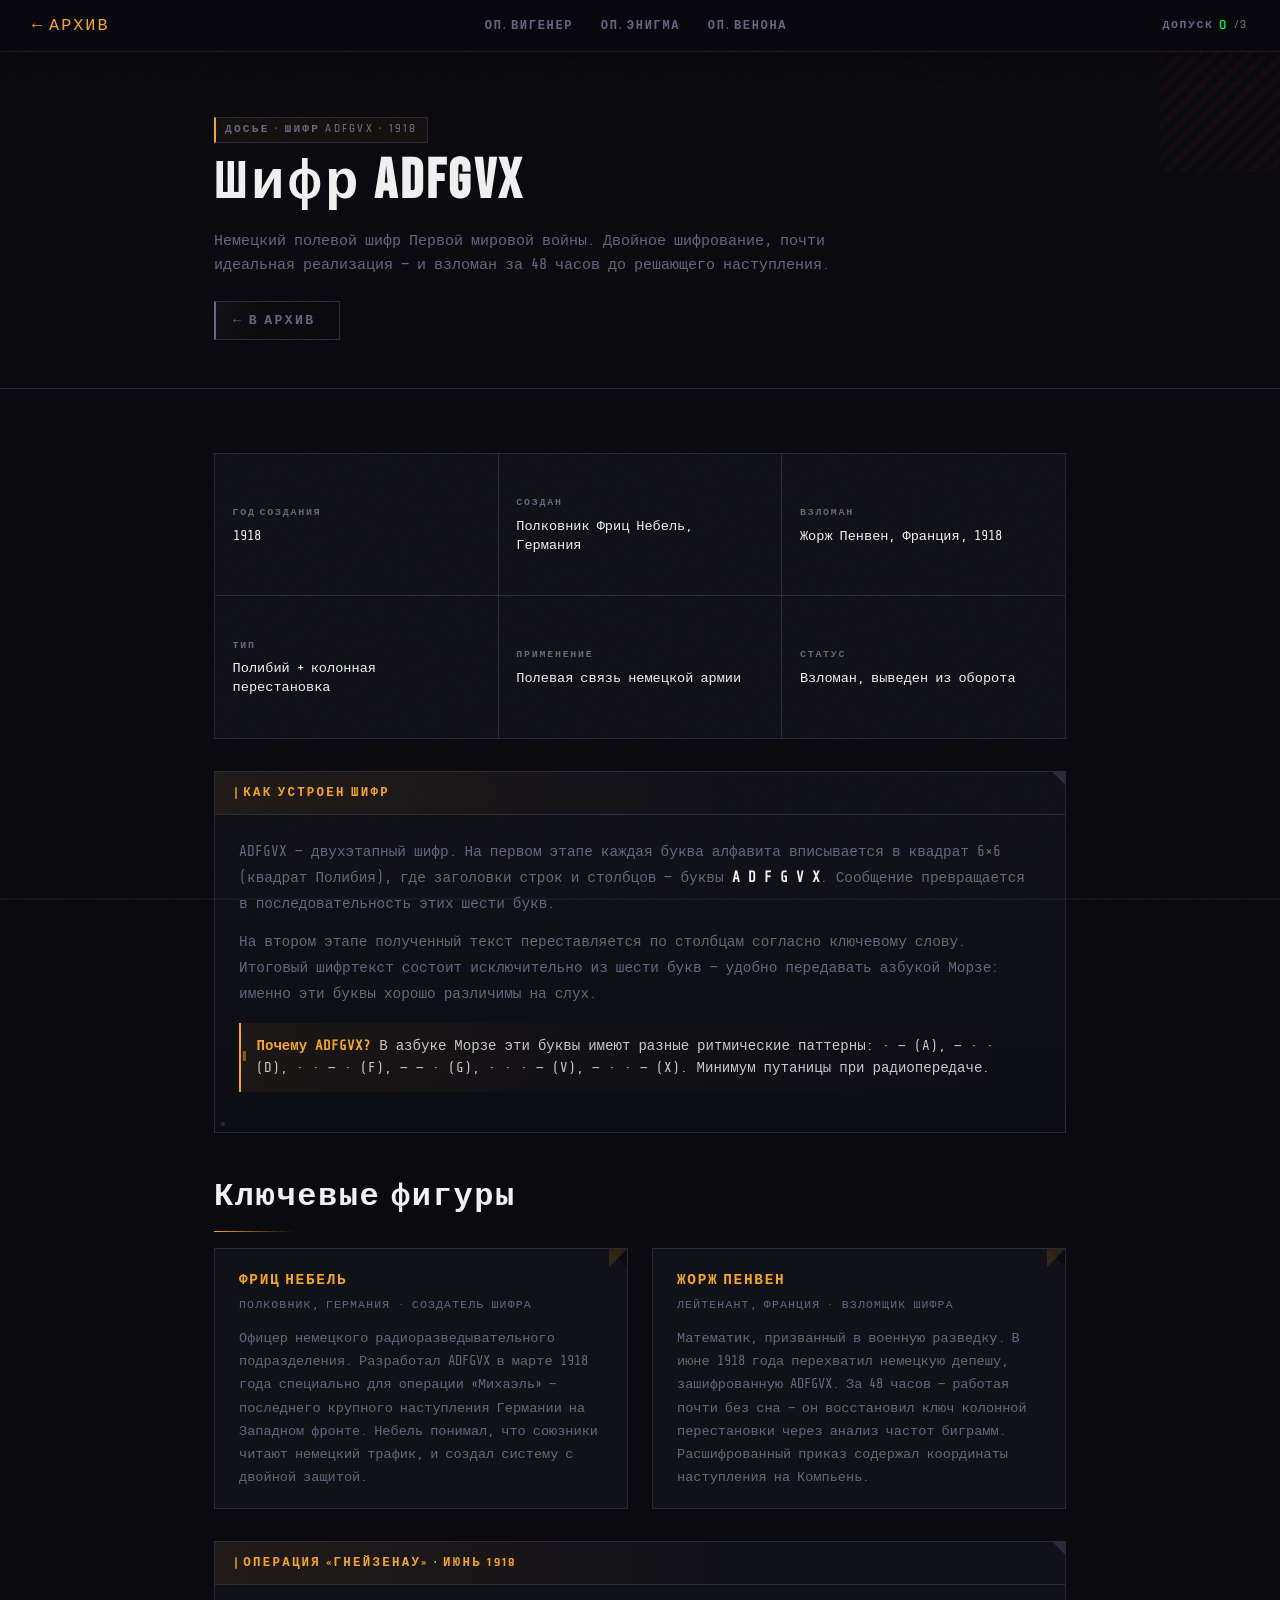
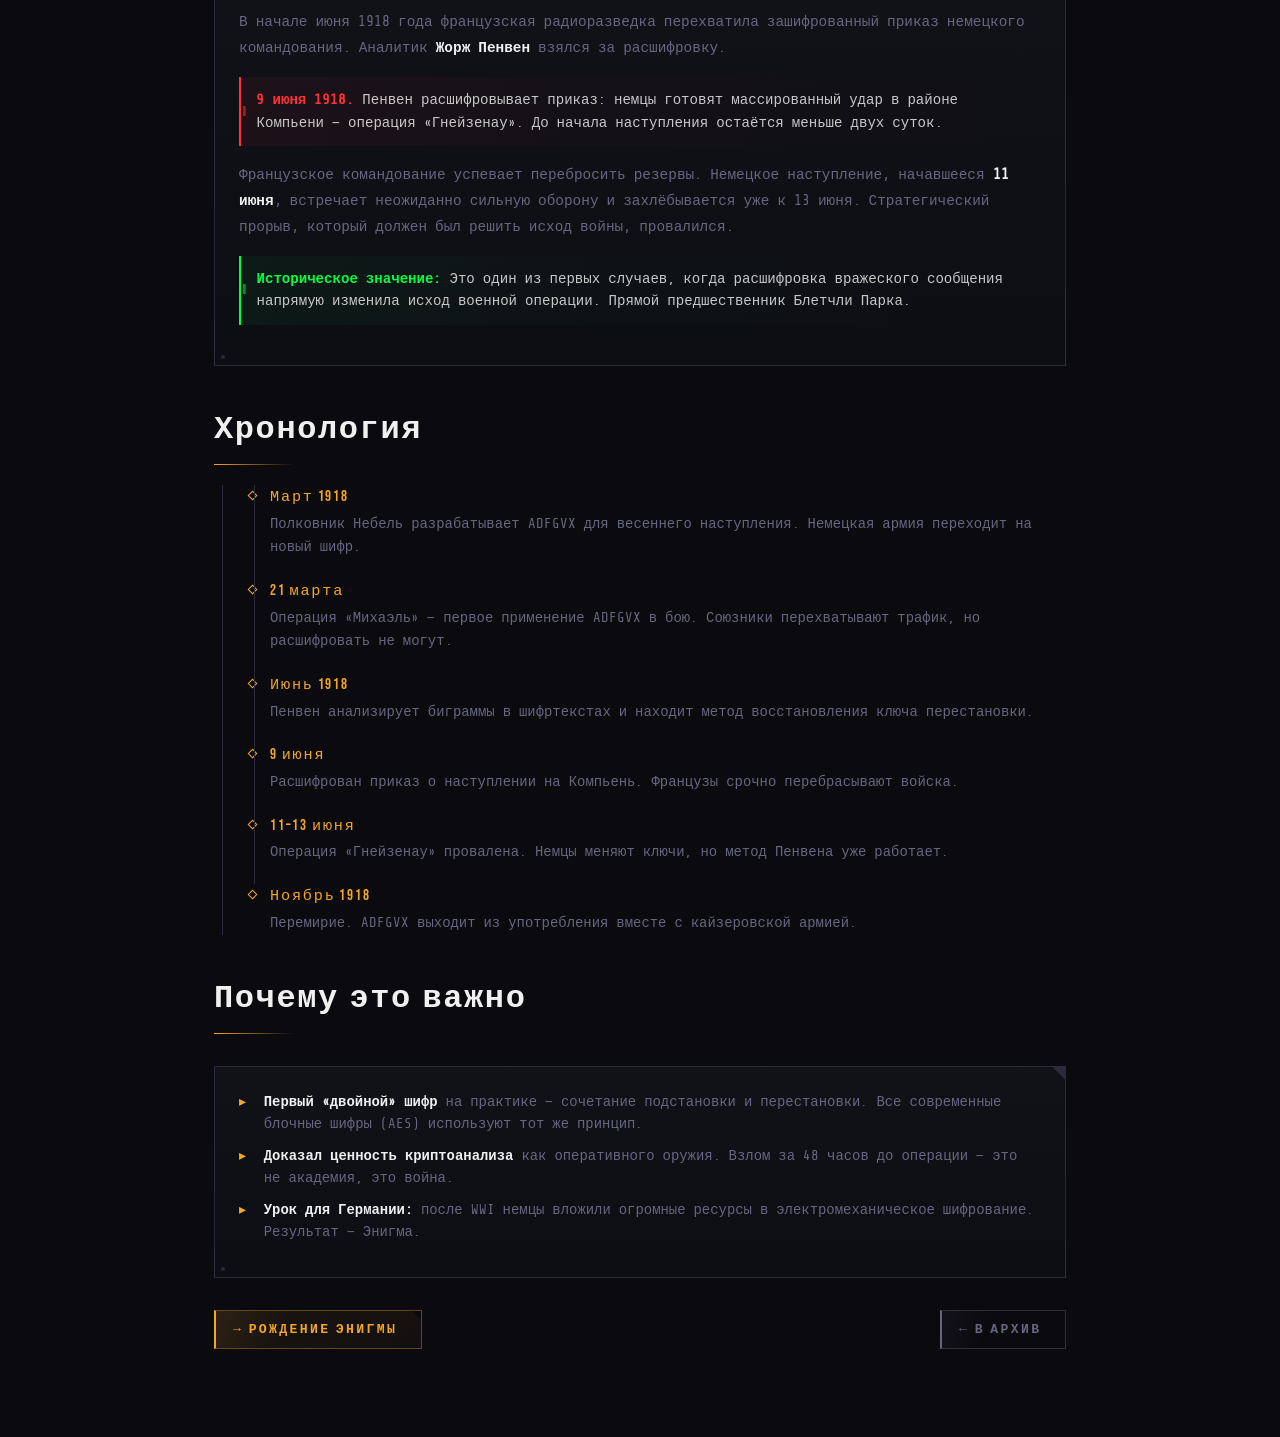
==== cipher.html @ 33b5feb4 "Add cipher detail pages and fix timeline interaction - Add cipher.html: dedicated dossier pages for " ====
<!DOCTYPE html>
<html lang="ru">
<head>
  <meta charset="UTF-8">
  <meta name="viewport" content="width=device-width, initial-scale=1.0">
  <title>Досье — Секретный Архив</title>
  <link rel="stylesheet" href="css/base.css">
  <link rel="stylesheet" href="css/layout.css">
  <link rel="stylesheet" href="css/animations.css">
  <link rel="stylesheet" href="css/design.css">
</head>
<body>

<nav class="nav">
  <a href="index.html" class="nav-logo">← АРХИВ</a>
  <ul class="nav-links">
    <li><a href="vigenere.html">ОП. ВИГЕНЕР</a></li>
    <li><a href="enigma.html">ОП. ЭНИГМА</a></li>
    <li><a href="venona.html">ОП. ВЕНОНА</a></li>
  </ul>
  <div class="nav-clearance">ДОПУСК <span class="level" id="clearanceLevel">0</span>/3</div>
  <button class="nav-burger" id="navBurger" aria-label="Меню">
    <span></span><span></span><span></span>
  </button>
</nav>

<div class="page" id="pageRoot">

  <!-- Hero -->
  <section class="section-hero" id="heroSection">
    <div class="container">
      <div class="op-tag" id="heroTag">ДОСЬЕ</div>
      <h1 id="heroTitle">...</h1>
      <p class="mt-2" style="max-width:620px; color:var(--text-dim)" id="heroSub"></p>
      <div id="heroNav" style="margin-top:1.5rem; display:flex; gap:0.75rem; flex-wrap:wrap"></div>
    </div>
  </section>

  <div class="section-content">
    <div class="container">

      <div id="cipherContent"></div>

      <!-- Bottom nav -->
      <div id="bottomNav" style="display:flex; gap:0.75rem; flex-wrap:wrap; padding-bottom:3rem; margin-top:2rem"></div>

    </div>
  </div>
</div>

<div class="clearance-bar"><div class="clearance-fill" id="clearanceFill" style="width:0%"></div></div>

<style>
.amber { color: var(--amber); }
.green { color: var(--green); }
.red   { color: var(--red); }
.dim   { color: var(--text-dim); }

.fact-grid {
  display: grid;
  grid-template-columns: repeat(3, 1fr);
  gap: 1px;
  background: var(--border);
  border: 1px solid var(--border);
  margin: 1.5rem 0;
}
.fact-cell {
  background: var(--bg-card);
  padding: 1rem 1.1rem;
  aspect-ratio: 2 / 1;
  display: flex;
  flex-direction: column;
  justify-content: center;
  overflow: hidden;
}
.fact-label {
  font-family: var(--btn-font);
  font-size: 0.62rem;
  font-weight: 700;
  letter-spacing: 0.18em;
  text-transform: uppercase;
  color: var(--text-dim);
  margin-bottom: 0.3rem;
  white-space: nowrap;
  overflow: hidden;
  text-overflow: ellipsis;
}
.fact-value {
  font-size: 0.85rem;
  color: var(--white);
  line-height: 1.4;
  display: -webkit-box;
  -webkit-line-clamp: 2;
  -webkit-box-orient: vertical;
  overflow: hidden;
}

.person-card {
  position: relative;
  background: var(--bg-card);
  border: 1px solid var(--border);
  padding: 1.25rem 1.5rem;
}
.person-card::before {
  content: '';
  position: absolute;
  top: 0; right: 0;
  width: 0; height: 0;
  border-style: solid;
  border-width: 0 18px 18px 0;
  border-color: transparent var(--bg) transparent transparent;
}
.person-card::after {
  content: '';
  position: absolute;
  top: 0; right: 0;
  width: 0; height: 0;
  border-style: solid;
  border-width: 18px 18px 0 0;
  border-color: rgba(245,166,35,0.15) transparent transparent transparent;
}
.person-name {
  font-family: var(--btn-font);
  font-size: 0.9rem;
  font-weight: 700;
  letter-spacing: 0.12em;
  text-transform: uppercase;
  color: var(--amber);
  margin-bottom: 0.25rem;
}
.person-role {
  font-size: 0.72rem;
  color: var(--text-dim);
  letter-spacing: 0.1em;
  text-transform: uppercase;
  margin-bottom: 0.75rem;
}
.person-bio {
  font-size: 0.85rem;
  color: var(--text-dim);
  line-height: 1.7;
}

.quote-block {
  border-left: 3px solid var(--amber);
  background: rgba(245,166,35,0.03);
  padding: 1.2rem 1.5rem;
  margin: 1.5rem 0;
}
.quote-text {
  font-family: var(--font-title);
  font-size: 1rem;
  color: var(--white);
  font-style: italic;
  line-height: 1.7;
}
.quote-author {
  font-size: 0.75rem;
  color: var(--text-dim);
  margin-top: 0.6rem;
  letter-spacing: 0.08em;
}

.tl-entry {
  position: relative;
  margin-bottom: 1.25rem;
  padding-left: 1.5rem;
}
.tl-spine {
  position: absolute;
  left: 0.5rem;
  top: 0;
  bottom: -1.25rem;
  width: 1px;
  background: var(--border);
}
.tl-entry:last-child .tl-spine { display: none; }
.tl-entry::before {
  content: '';
  position: absolute;
  left: 0.18rem;
  top: 0.45em;
  width: 7px;
  height: 7px;
  border: 1px solid var(--amber);
  background: var(--bg);
  transform: rotate(45deg);
}
.tl-year-inline {
  font-family: 'Bebas Neue', var(--font-title);
  font-size: 0.95rem;
  color: var(--amber);
  letter-spacing: 0.12em;
  margin-bottom: 0.15rem;
}
.tl-text {
  font-size: 0.87rem;
  color: var(--text-dim);
  line-height: 1.7;
}

.impact-row {
  display: flex;
  gap: 0.5rem;
  align-items: flex-start;
  margin-bottom: 0.6rem;
  font-size: 0.87rem;
  color: var(--text-dim);
  line-height: 1.6;
}
.impact-icon { flex-shrink: 0; color: var(--amber); width: 1.2em; }
</style>

<script>
// ── Cipher database ──────────────────────────────────────────────
const CIPHERS = {

  adfgvx: {
    tag: 'ДОСЬЕ · ШИФР ADFGVX · 1918',
    title: 'Шифр ADFGVX',
    sub: 'Немецкий полевой шифр Первой мировой войны. Двойное шифрование, почти идеальная реализация — и взломан за 48 часов до решающего наступления.',
    op: null,
    prevId: null,
    nextId: 'enigma_patent',
    facts: [
      { label: 'Год создания',   value: '1918' },
      { label: 'Создан',         value: 'Полковник Фриц Небель, Германия' },
      { label: 'Взломан',        value: 'Жорж Пенвен, Франция, 1918' },
      { label: 'Тип',            value: 'Полибий + колонная перестановка' },
      { label: 'Применение',     value: 'Полевая связь немецкой армии' },
      { label: 'Статус',         value: 'Взломан, выведен из оборота' },
    ],
    sections: [
      {
        type: 'panel',
        title: 'Как устроен шифр',
        body: `
          <p style="color:var(--text-dim);font-size:0.9rem;line-height:1.8">
            ADFGVX — двухэтапный шифр. На первом этапе каждая буква алфавита вписывается
            в квадрат 6×6 (квадрат Полибия), где заголовки строк и столбцов — буквы
            <strong style="color:var(--white)">A D F G V X</strong>.
            Сообщение превращается в последовательность этих шести букв.
          </p>
          <p style="color:var(--text-dim);font-size:0.9rem;line-height:1.8;margin-top:0.75rem">
            На втором этапе полученный текст переставляется по столбцам согласно
            ключевому слову. Итоговый шифртекст состоит исключительно из шести букв —
            удобно передавать азбукой Морзе: именно эти буквы хорошо различимы на слух.
          </p>
          <div class="callout mt-2">
            <strong class="amber">Почему ADFGVX?</strong> В азбуке Морзе эти буквы имеют
            разные ритмические паттерны: · — (A), — · · (D), · · — · (F), — — · (G),
            · · · — (V), — · · — (X). Минимум путаницы при радиопередаче.
          </div>
        `
      },
      {
        type: 'persons',
        title: 'Ключевые фигуры',
        persons: [
          {
            name: 'Фриц Небель',
            role: 'Полковник, Германия · Создатель шифра',
            bio: 'Офицер немецкого радиоразведывательного подразделения. Разработал ADFGVX в марте 1918 года специально для операции «Михаэль» — последнего крупного наступления Германии на Западном фронте. Небель понимал, что союзники читают немецкий трафик, и создал систему с двойной защитой.'
          },
          {
            name: 'Жорж Пенвен',
            role: 'Лейтенант, Франция · Взломщик шифра',
            bio: 'Математик, призванный в военную разведку. В июне 1918 года перехватил немецкую депешу, зашифрованную ADFGVX. За 48 часов — работая почти без сна — он восстановил ключ колонной перестановки через анализ частот биграмм. Расшифрованный приказ содержал координаты наступления на Компьень.'
          }
        ]
      },
      {
        type: 'panel',
        title: 'Операция «Гнейзенау» · Июнь 1918',
        body: `
          <p style="color:var(--text-dim);font-size:0.9rem;line-height:1.8">
            В начале июня 1918 года французская радиоразведка перехватила
            зашифрованный приказ немецкого командования. Аналитик
            <strong style="color:var(--white)">Жорж Пенвен</strong> взялся за расшифровку.
          </p>
          <div class="callout callout-red mt-2">
            <strong class="red">9 июня 1918.</strong> Пенвен расшифровывает приказ:
            немцы готовят массированный удар в районе Компьени — операция «Гнейзенау».
            До начала наступления остаётся меньше двух суток.
          </div>
          <p style="color:var(--text-dim);font-size:0.9rem;line-height:1.8;margin-top:0.75rem">
            Французское командование успевает перебросить резервы. Немецкое наступление,
            начавшееся <strong style="color:var(--white)">11 июня</strong>, встречает
            неожиданно сильную оборону и захлёбывается уже к 13 июня.
            Стратегический прорыв, который должен был решить исход войны, провалился.
          </p>
          <div class="callout callout-green mt-2">
            <strong class="green">Историческое значение:</strong> Это один из первых случаев,
            когда расшифровка вражеского сообщения напрямую изменила исход военной операции.
            Прямой предшественник Блетчли Парка.
          </div>
        `
      },
      {
        type: 'timeline',
        title: 'Хронология',
        entries: [
          { year: 'Март 1918',    text: 'Полковник Небель разрабатывает ADFGVX для весеннего наступления. Немецкая армия переходит на новый шифр.' },
          { year: '21 марта',     text: 'Операция «Михаэль» — первое применение ADFGVX в бою. Союзники перехватывают трафик, но расшифровать не могут.' },
          { year: 'Июнь 1918',    text: 'Пенвен анализирует биграммы в шифртекстах и находит метод восстановления ключа перестановки.' },
          { year: '9 июня',       text: 'Расшифрован приказ о наступлении на Компьень. Французы срочно перебрасывают войска.' },
          { year: '11–13 июня',   text: 'Операция «Гнейзенау» провалена. Немцы меняют ключи, но метод Пенвена уже работает.' },
          { year: 'Ноябрь 1918',  text: 'Перемирие. ADFGVX выходит из употребления вместе с кайзеровской армией.' },
        ]
      },
      {
        type: 'impact',
        title: 'Почему это важно',
        items: [
          { icon: '▸', text: '<strong style="color:var(--white)">Первый «двойной» шифр</strong> на практике — сочетание подстановки и перестановки. Все современные блочные шифры (AES) используют тот же принцип.' },
          { icon: '▸', text: '<strong style="color:var(--white)">Доказал ценность криптоанализа</strong> как оперативного оружия. Взлом за 48 часов до операции — это не академия, это война.' },
          { icon: '▸', text: '<strong style="color:var(--white)">Урок для Германии:</strong> после WWI немцы вложили огромные ресурсы в электромеханическое шифрование. Результат — Энигма.' },
        ]
      }
    ]
  },

  enigma_patent: {
    tag: 'ДОСЬЕ · ПАТЕНТ ЭНИГМЫ · 1923',
    title: 'Рождение Энигмы',
    sub: 'Коммерческая шифровальная машина для банков и предприятий. Никто не думал, что она станет символом Второй мировой — и одной из главных криптографических загадок XX века.',
    op: 'enigma.html',
    prevId: 'adfgvx',
    nextId: 'enigma_polish',
    facts: [
      { label: 'Патент',         value: '1918 / публично 1923' },
      { label: 'Изобретатель',   value: 'Артур Шербиус, Германия' },
      { label: 'Роторов',        value: '3 из 5 (военная версия)' },
      { label: 'Конфигураций',   value: '158 квинтиллионов' },
      { label: 'Произведено',    value: '~40 000 машин' },
      { label: 'Применение',     value: 'Вермахт, Люфтваффе, Кригсмарине' },
    ],
    sections: [
      {
        type: 'panel',
        title: 'От банковской машины к военной тайне',
        body: `
          <p style="color:var(--text-dim);font-size:0.9rem;line-height:1.8">
            Артур Шербиус подал первую патентную заявку на электромеханическую шифровальную
            машину в <strong style="color:var(--white)">1918 году</strong> — ещё до окончания
            Первой мировой. Он видел огромный коммерческий потенциал: банки, правительства,
            крупные корпорации нуждались в надёжном шифровании.
          </p>
          <p style="color:var(--text-dim);font-size:0.9rem;line-height:1.8;margin-top:0.75rem">
            Коммерческая Энигма появилась на рынке в <strong style="color:var(--white)">1923 году</strong>.
            Она не имела коммерческого успеха — слишком дорогая, слишком громоздкая.
            Зато немецкий Рейхсмарине заинтересовался. С 1926 года ВМФ Германии начал
            внедрение модифицированной военной Энигмы с коммутационной панелью (штекерборд).
          </p>
          <div class="callout mt-2">
            <strong class="amber">Штекерборд</strong> — дополнительная коммутационная панель,
            переставляющая буквы до и после роторов. Именно она увеличивала число конфигураций
            с миллионов до 158 квинтиллионов. Польские математики поначалу даже не знали о её существовании.
          </div>
        `
      },
      {
        type: 'persons',
        title: 'Создатель',
        persons: [
          {
            name: 'Артур Шербиус',
            role: 'Инженер-электрик, Германия · 1878–1929',
            bio: 'Окончил Мюнхенский и Ганноверский технические университеты. Получил более 30 патентов в разных областях. Идею роторной шифровальной машины разрабатывал независимо от голландца Хюго Коха и шведа Арвида Дамма, которые подали похожие патенты в то же время. Погиб в 1929 году в результате несчастного случая с лошадью — так и не увидев военного триумфа своего изобретения.'
          }
        ]
      },
      {
        type: 'panel',
        title: 'Как работают роторы',
        body: `
          <div class="grid-2" style="gap:1.5rem">
            <div>
              <p style="color:var(--text-dim);font-size:0.88rem;line-height:1.8">
                Каждый ротор — диск с 26 электрическими контактами с обеих сторон,
                соединёнными перекрёстно внутри. При нажатии клавиши электрический
                сигнал проходит через все три ротора, отражается от рефлектора
                и возвращается обратно — другим путём.
              </p>
              <p style="color:var(--text-dim);font-size:0.88rem;line-height:1.8;margin-top:0.5rem">
                После каждого нажатия правый ротор прокручивается на одну позицию.
                Когда он делает полный оборот, средний ротор тоже двигается.
                Принцип одометра — но с механической аномалией двойного шага.
              </p>
            </div>
            <div>
              <div class="callout callout-red">
                <strong class="red">Ключевое свойство:</strong> Энигма никогда не шифрует
                букву саму в себя. A никогда не станет A.
                Это казалось плюсом — и стало главной уязвимостью.
                Тьюринг построил на этом всю логику Бомбы.
              </div>
              <div class="callout mt-2">
                <strong class="amber">Рефлектор</strong> делал шифрование симметричным:
                один и тот же код для шифровки и расшифровки.
                Удобно операторам — фатально для стойкости.
              </div>
            </div>
          </div>
        `
      },
      {
        type: 'timeline',
        title: 'Хронология Энигмы',
        entries: [
          { year: '1918',      text: 'Шербиус подаёт первый патент на роторную шифровальную машину.' },
          { year: '1923',      text: 'Коммерческая Энигма поступает в продажу. Цена — как у автомобиля. Покупателей мало.' },
          { year: '1926',      text: 'ВМФ Германии (Рейхсмарине) принимает модифицированную Энигму на вооружение.' },
          { year: '1928',      text: 'Армия (Рейхсвер) вводит Энигму I со штекерной панелью. Принципиально другой уровень защиты.' },
          { year: '1932',      text: 'Польские математики начинают взлом. Германия об этом не знает.' },
          { year: '1939–1945', text: 'Пик использования: десятки тысяч машин, миллионы сообщений в день.' },
        ]
      }
    ]
  },

  enigma_polish: {
    tag: 'ДОСЬЕ · ПОЛЬСКИЙ ВЗЛОМ ЭНИГМЫ · 1932',
    title: 'Польский прорыв',
    sub: 'Три молодых математика из Познани сделали то, что считалось невозможным — и семь лет хранили секрет. Без них Блетчли Парк, возможно, никогда бы не заработал.',
    op: 'enigma.html',
    prevId: 'enigma_patent',
    nextId: 'turing_bombe',
    facts: [
      { label: 'Год',            value: '1932' },
      { label: 'Организация',    value: 'Бюро шифров, Варшава' },
      { label: 'Взломщики',      value: 'Реевский, Рожицкий, Зыгальский' },
      { label: 'Метод',          value: 'Математический анализ роторов' },
      { label: 'Источник',       value: 'Перехваченные сообщения + агент' },
      { label: 'Передано союзникам', value: 'Июль 1939, Пыры' },
    ],
    sections: [
      {
        type: 'panel',
        title: 'Как поляки это сделали',
        body: `
          <p style="color:var(--text-dim);font-size:0.9rem;line-height:1.8">
            В 1929 году польское Бюро шифров набрало студентов математического факультета
            Познаньского университета — специально тех, кто свободно владел немецким.
            Среди них оказался <strong style="color:var(--white)">Мариан Реевский</strong>,
            23 лет, блестящий алгебраист.
          </p>
          <p style="color:var(--text-dim);font-size:0.9rem;line-height:1.8;margin-top:0.75rem">
            Немцы в то время повторяли трёхбуквенный ключ сеанса дважды в начале каждого
            сообщения — как проверку от ошибок. Реевский заметил: это означает, что 1-я буква
            и 4-я, 2-я и 5-я, 3-я и 6-я — одна и та же буква, зашифрованная <em>разными</em>
            позициями роторов. Через теорию групп он реконструировал внутренние соединения роторов.
          </p>
          <div class="callout mt-2">
            <strong class="amber">Помощь изнутри:</strong> Французская разведка передала полякам
            документы, похищенные агентом <strong style="color:var(--white)">Хансом-Тило Шмидтом</strong>
            («Аше») — немецким чиновником, продававшим секреты. Без этих документов
            математический анализ мог занять годы.
          </div>
        `
      },
      {
        type: 'persons',
        title: 'Три математика из Познани',
        persons: [
          {
            name: 'Мариан Реевский',
            role: 'Польша · 1905–1980 · Главный криптоаналитик',
            bio: 'Математик, специализировавшийся на теории групп. В 1932 году восстановил внутренние соединения роторов Энигмы с помощью алгебраических уравнений — не вскрывая машины. Разработал первую «Бомбу» — электромеханическую машину для перебора. После войны вернулся в Польшу, работал бухгалтером. Его роль была признана лишь в 1970-е годы.'
          },
          {
            name: 'Ежи Рожицкий',
            role: 'Польша · 1909–1942 · Криптоаналитик',
            bio: 'Разработал метод «часов» — способ определения начальной позиции ротора по статистическим паттернам. Погиб в 1942 году при крушении судна в Средиземном море, возвращаясь из Алжира в Испанию. Один из самых трагических персонажей польской разведки.'
          },
          {
            name: 'Хенрик Зыгальский',
            role: 'Польша · 1908–1978 · Криптоаналитик',
            bio: 'Изобрёл «листы Зыгальского» — перфорированные карты, накладываемые друг на друга для поиска совпадений в зашифрованных сообщениях. Метод был трудоёмким (56 листов для каждого набора роторов), но работал. После войны остался в Великобритании, преподавал математику.'
          }
        ]
      },
      {
        type: 'panel',
        title: 'Встреча в Пырах · 25–26 июля 1939',
        body: `
          <p style="color:var(--text-dim);font-size:0.9rem;line-height:1.8">
            За пять недель до начала Второй мировой польское Бюро шифров пригласило
            представителей британской и французской разведок в лес под Варшавой, в Пыры.
          </p>
          <div class="callout callout-red mt-2">
            <strong class="red">Передано союзникам:</strong> полные технические чертежи
            реконструированной Энигмы, экземпляр польской «Бомбы», листы Зыгальского
            и все математические методы. Семь лет работы — за один уик-энд.
          </div>
          <p style="color:var(--text-dim);font-size:0.9rem;line-height:1.8;margin-top:0.75rem">
            Глава британской делегации Алистер Деннистон потом скажет, что именно
            тогда стал возможен Блетчли Парк. Тьюринг получил не пустое место,
            а семь лет польских наработок.
          </p>
        `
      },
      {
        type: 'quote',
        text: 'Без польского вклада расшифровка Энигмы могла задержаться как минимум на два года. Возможно — навсегда.',
        author: '— Гордон Велшман, Блетчли Парк, ретроспективно'
      },
      {
        type: 'timeline',
        title: 'Хронология польского взлома',
        entries: [
          { year: '1929',       text: 'Польское Бюро шифров набирает студентов-математиков из Познани.' },
          { year: '1931',       text: 'Агент Шмидт («Аше») передаёт французам немецкие инструкции по Энигме. Документы попадают в Варшаву.' },
          { year: '1932',       text: 'Реевский через теорию групп восстанавливает внутренние соединения роторов I, II, III.' },
          { year: '1933–38',    text: 'Разработка методов: «Бомба», листы Зыгальского. Ежедневное чтение немецкого трафика.' },
          { year: '1938',       text: 'Германия вводит два новых ротора и меняет процедуру ключей. Польский метод частично теряет эффективность.' },
          { year: 'Июль 1939',  text: 'Встреча в Пырах. Передача всего массива знаний Великобритании и Франции.' },
          { year: '1939–1945',  text: 'Реевский и Зыгальский продолжают работу — во Франции, затем в Испании и Великобритании.' },
        ]
      }
    ]
  },

  turing_bombe: {
    tag: 'ДОСЬЕ · БОМБА ТЬЮРИНГА · 1940',
    title: 'Бомба Тьюринга',
    sub: 'Блетчли Парк, 1940. Математик в свитере против 158 квинтиллионов конфигураций. В итоге Германия читала собственные шифры — сама того не зная.',
    op: 'enigma.html',
    prevId: 'enigma_polish',
    nextId: 'magic',
    facts: [
      { label: 'Первая Бомба',   value: 'Март 1940, Блетчли Парк' },
      { label: 'Построено',      value: '210+ машин к 1945 году' },
      { label: 'Высота',         value: '2,1 м · Вес: 1 тонна' },
      { label: 'Операторы',      value: 'Преимущественно женщины (WRNS)' },
      { label: 'Создатели',      value: 'Тьюринг + Велшман' },
      { label: 'Кодовое имя',    value: 'ULTRA — расшифрованные данные' },
    ],
    sections: [
      {
        type: 'panel',
        title: 'Логика Тьюринга: использовать слабость против себя',
        body: `
          <p style="color:var(--text-dim);font-size:0.9rem;line-height:1.8">
            Тьюринг взял за основу польскую Бомбу и одну наблюдённую слабость Энигмы:
            <strong style="color:var(--white)">машина никогда не шифрует букву саму в себя</strong>.
            Если известен вероятный фрагмент открытого текста («криб») — например,
            стандартное приветствие «WETTER» в метеосводках — можно систематически
            исключать конфигурации, где хоть одна буква крибба совпадает с шифртекстом.
          </p>
          <div class="callout mt-2">
            <strong class="amber">Вклад Велшмана:</strong> Гордон Велшман добавил «диагональную доску»,
            многократно ускорившую отбор позиций. Без неё одна Бомба обрабатывала бы
            конфигурации в 6 раз медленнее. Тьюринг назвал это «самым красивым улучшением».
          </div>
          <p style="color:var(--text-dim);font-size:0.9rem;line-height:1.8;margin-top:0.75rem">
            Машина прогоняла возможные комбинации роторов и их стартовых позиций,
            останавливаясь на «меню», которое не содержало противоречий. Оператор затем
            проверял остановку вручную — и либо получал ключ дня, либо запускал перебор дальше.
          </p>
        `
      },
      {
        type: 'persons',
        title: 'Блетчли Парк',
        persons: [
          {
            name: 'Алан Тьюринг',
            role: 'Великобритания · 1912–1954 · Ведущий криптоаналитик',
            bio: 'Математик, логик, основоположник теоретической информатики. В Блетчли Парке руководил отделом Hut 8 — военно-морская Энигма. Разработал теоретические основы Бомбы и метод «крибб-драггинга». После войны создал основы алгоритмического мышления, предложил «тест Тьюринга» для оценки интеллекта машин. В 1952 году осуждён за гомосексуальность и подвергнут химической кастрации. Скончался в 1954-м. Помилован посмертно в 2013 году.'
          },
          {
            name: 'Гордон Велшман',
            role: 'Великобритания · 1906–1985 · Руководитель Hut 6',
            bio: 'Математик из Кембриджа, отвечал за расшифровку армейских и авиационных шифров. Изобрёл «диагональную доску» — ключевое усовершенствование Бомбы. После войны эмигрировал в США, работал в MIT. В 1982 году опубликовал книгу о Блетчли — и лишился допуска к секретным материалам: британские спецслужбы сочли, что раскрыл слишком много.'
          }
        ]
      },
      {
        type: 'panel',
        title: 'Влияние на ход войны',
        body: `
          <div class="grid-2" style="gap:1.5rem">
            <div>
              <div class="callout callout-green">
                <strong class="green">Битва за Атлантику:</strong> расшифровка
                военно-морской Энигмы (Shark) в декабре 1942-го позволила перенаправлять
                конвои в обход подлодок. Потери торгового флота резко упали.
              </div>
              <div class="callout mt-2">
                <strong class="amber">Северная Африка:</strong> Роммель получал
                точные сведения о передвижениях немецких войск благодаря ULTRA.
                Фельдмаршал Монтгомери знал планы противника заранее.
              </div>
            </div>
            <div>
              <div class="callout callout-red">
                <strong class="red">Строжайшая секретность:</strong> Черчилль
                называл сотрудников Блетчли «курами, несущими золотые яйца,
                но никогда не кудахтающими». Источник ULTRA был засекречен до 1974 года.
                Многие послевоенные решения объяснялись иначе — лишь бы не раскрыть метод.
              </div>
            </div>
          </div>
          <div class="callout mt-2">
            <strong class="amber">Оценка историков:</strong> расшифровка Энигмы,
            по различным подсчётам, сократила войну в Европе на <strong style="color:var(--white)">2–4 года</strong>
            и спасла от 14 до 21 миллиона жизней.
          </div>
        `
      },
      {
        type: 'quote',
        text: 'Это были золотые яйца — и ни единого кудахтанья.',
        author: '— Уинстон Черчилль о сотрудниках Блетчли Парка'
      }
    ]
  },

  venona: {
    tag: 'ДОСЬЕ · ОПЕРАЦИЯ ВЕНОНА · 1943–1980',
    title: 'Операция ВЕНОНА',
    sub: 'Нерасшифруемый шифр, советские шпионы и одна роковая ошибка. 37 лет американцы читали переписку КГБ — и молчали об этом.',
    op: 'venona.html',
    prevId: 'magic',
    nextId: 'des',
    facts: [
      { label: 'Начало',         value: '1943, США' },
      { label: 'Организация',    value: 'Армейская разведка (SIGINT)' },
      { label: 'Первый взлом',   value: 'Декабрь 1946, Мередит Гарднер' },
      { label: 'Рассекречено',   value: '1995 год' },
      { label: 'Агентов раскрыто', value: 'Более 300' },
      { label: 'Причина взлома', value: 'Повторное использование ОТП-ключей' },
    ],
    sections: [
      {
        type: 'panel',
        title: 'Ошибка, которую нельзя совершать',
        body: `
          <p style="color:var(--text-dim);font-size:0.9rem;line-height:1.8">
            Одноразовый блокнот (ОТП) математически нерасшифруем — при одном условии:
            каждый ключ используется <strong style="color:var(--white)">ровно один раз</strong>.
            В 1942–1943 годах советское НКВД испытывало острую нехватку ключевых блокнотов
            в условиях военного дефицита.
          </p>
          <div class="callout callout-red mt-2">
            <strong class="red">Фатальное решение:</strong> часть одноразовых ключей
            была использована повторно. Некоторые — для сообщений из разных резидентур.
            Аналитики АНБ спустя годы обнаружили статистическую аномалию
            в тысячах перехваченных телеграмм.
          </div>
          <p style="color:var(--text-dim);font-size:0.9rem;line-height:1.8;margin-top:0.75rem">
            Если два разных сообщения зашифрованы одним ключом, их XOR даёт XOR открытых
            текстов. Это уже не случайный шум — это атакуемо методом «криб-драггинга».
            Именно этим занимались аналитики проекта ВЕНОНА в течение десятилетий.
          </p>
        `
      },
      {
        type: 'persons',
        title: 'Люди операции',
        persons: [
          {
            name: 'Мередит Гарднер',
            role: 'США · Главный криптоаналитик ВЕНОНА',
            bio: 'Лингвист и математик, знавший несколько языков, в том числе русский. В декабре 1946 года сделал первый прорыв — расшифровал фрагмент советской телеграммы 1944 года, упоминавшей учёных-атомщиков. Именно Гарднер первым увидел имена в советском трафике. Работал над ВЕНОНА до 1972 года.'
          },
          {
            name: 'Юлиус и Этель Розенберг',
            role: 'США · Советские агенты · Казнены 1953',
            bio: 'Переданы ФБР на основе материалов ВЕНОНА. Юлиус руководил шпионской сетью, передававшей секреты Манхэттенского проекта. Этель участвовала в операции. Оба отказались давать показания. Казнены на электрическом стуле в июне 1953 года — первые гражданские США, казнённые за шпионаж в мирное время. Источник улик — телеграммы ВЕНОНА — оставался засекреченным до 1995 года.'
          }
        ]
      },
      {
        type: 'panel',
        title: 'Атомные шпионы',
        body: `
          <p style="color:var(--text-dim);font-size:0.9rem;line-height:1.8">
            Наиболее ценными находками ВЕНОНА оказались агенты, работавшие на
            <strong style="color:var(--white)">Манхэттенский проект</strong> — программу
            создания атомной бомбы США.
          </p>
          <div class="callout callout-red mt-2">
            <strong class="red">Операция ENORMOUS («Колоссальная»):</strong><br>
            КГБ так назвал операцию по хищению ядерных секретов. Через агентуру
            в Лос-Аламосе, Ок-Ридже и Чикагском университете советская разведка
            получила чертежи плутониевой бомбы. СССР испытал свою первую атомную бомбу
            в 1949 году — на 3–5 лет раньше, чем ожидали западные эксперты.
          </div>
          <div class="grid-2 mt-2" style="gap:1rem">
            <div class="callout">
              <strong class="amber">Клаус Фукс</strong> — немецкий физик в Лос-Аламосе.
              Передал подробные чертежи. Арестован в 1950-м, осуждён на 14 лет.
              В 1959-м вышел на свободу и уехал в ГДР.
            </div>
            <div class="callout">
              <strong class="amber">Дэвид Грингласс</strong> — шурин Розенберга,
              работал техником в Лос-Аламосе. Дал показания против сестры и зятя
              в обмен на смягчение приговора. Жил под псевдонимом до смерти в 2014-м.
            </div>
          </div>
        `
      },
      {
        type: 'panel',
        title: 'Кембриджская пятёрка',
        body: `
          <p style="color:var(--text-dim);font-size:0.9rem;line-height:1.8">
            Пять агентов советской разведки, завербованных в Кембриджском университете
            в 1930-е годы. Все — выходцы из привилегированных британских семей,
            разочаровавшихся в капитализме в период Великой депрессии.
          </p>
          <div class="fact-grid" style="grid-template-columns:repeat(auto-fit,minmax(140px,1fr))">
            <div class="fact-cell"><div class="fact-label">Агент</div><div class="fact-value">Ким Филби</div></div>
            <div class="fact-cell"><div class="fact-label">Должность</div><div class="fact-value">Глава контрразведки МИ-6</div></div>
            <div class="fact-cell"><div class="fact-label">Бежал</div><div class="fact-value">1963, Бейрут → Москва</div></div>
          </div>
          <div class="fact-grid mt-1" style="grid-template-columns:repeat(auto-fit,minmax(140px,1fr))">
            <div class="fact-cell"><div class="fact-label">Агент</div><div class="fact-value">Дональд Маклин</div></div>
            <div class="fact-cell"><div class="fact-label">Должность</div><div class="fact-value">МИД, доступ к ядерным переговорам</div></div>
            <div class="fact-cell"><div class="fact-label">Бежал</div><div class="fact-value">1951, вместе с Берджессом</div></div>
          </div>
          <div class="callout mt-2">
            ВЕНОНА позволила идентифицировать Маклина по кодовому имени <strong class="amber">HOMER</strong>
            в советских телеграммах 1944 года. Слежка за ним вела к Берджессу и вся цепочка
            начала распутываться — но Филби, зная об этом, успел предупредить обоих.
          </div>
        `
      },
      {
        type: 'timeline',
        title: 'Хронология ВЕНОНЫ',
        entries: [
          { year: '1943',       text: 'Армейская разведка США начинает собирать зашифрованный советский дипломатический трафик. Проект назван ВЕНОНА.' },
          { year: '1945',       text: 'Советский шифровальщик Игорь Гузенко бежит в Канаду, подтверждая масштаб шпионажа.' },
          { year: 'Декабрь 1946', text: 'Мередит Гарднер расшифровывает первые фрагменты — список американских учёных в советских телеграммах.' },
          { year: '1948',       text: 'Идентифицирован агент HOMER (Маклин). Начало охоты на Кембриджскую пятёрку.' },
          { year: '1950',       text: 'Арест Клауса Фукса. Ниточка ведёт к Гринглассу и Розенбергам.' },
          { year: '1953',       text: 'Казнь Розенбергов. Источник улик официально не назван — ВЕНОНА засекречена.' },
          { year: '1963',       text: 'Ким Филби бежит в Москву. Масштаб утечки в МИ-6 становится очевидным.' },
          { year: '1980',       text: 'Проект ВЕНОНА официально завершён.' },
          { year: '1995',       text: 'АНБ рассекречивает 3 000 документов ВЕНОНА. Мир узнаёт, что «нерасшифруемый» шифр был взломан полвека назад.' },
        ]
      }
    ]
  },

  magic: {
    tag: 'ДОСЬЕ · ОПЕРАЦИЯ MAGIC · 1940',
    title: 'Операция MAGIC',
    sub: 'Японский шифр PURPLE считался нерасшифруемым. Американская команда из девяти человек взломала его за 18 месяцев — без единого экземпляра машины.',
    op: null,
    prevId: 'turing_bombe',
    nextId: 'venona',
    facts: [
      { label: 'Период',         value: '1939–1945' },
      { label: 'Команда',        value: 'Уильям Фридман + 9 аналитиков' },
      { label: 'Объект',         value: 'Японская дипломатическая машина PURPLE' },
      { label: 'Взломан',        value: 'Сентябрь 1940' },
      { label: 'Организация',    value: 'Армейская разведка США (SIS)' },
      { label: 'Статус',         value: 'Засекречен до 1940-х, частично до 1970-х' },
    ],
    sections: [
      {
        type: 'panel',
        title: 'Японский PURPLE: телефонные коммутаторы вместо роторов',
        body: `
          <p style="color:var(--text-dim);font-size:0.9rem;line-height:1.8">
            В 1938 году японский МИД внедрил новую шифровальную машину, получившую у американцев
            кодовое название <strong style="color:var(--white)">PURPLE</strong>.
            В отличие от Энигмы, она использовала не механические роторы,
            а <strong style="color:var(--white)">электрические телефонные коммутаторы</strong>
            (stepping switches) — ступенчатые переключатели, которые изначально создавались
            для АТС.
          </p>
          <div class="callout mt-2">
            <strong class="amber">Ключевая уязвимость:</strong> буквы алфавита были разбиты
            на две группы — 6 «гласных» и 20 «согласных». Группы шифровались независимо.
            Криптоаналитик Фрэнк Роулетт заметил эту структуру по частотному распределению
            символов — и это стало точкой входа.
          </div>
        `
      },
      {
        type: 'persons',
        title: 'Создатель американской криптографии',
        persons: [
          {
            name: 'Уильям Фридман',
            role: 'США · 1891–1969 · «Отец американской криптологии»',
            bio: 'Генетик по образованию, стал криптологом случайно — устроился на работу к эксцентричному миллионеру, изучавшему шекспировские шифры. Написал первые систематические учебники по криптоанализу. Руководил SIS (Службой разведки сигналов) с 1929 года. После взлома PURPLE перенёс нервный срыв от перенапряжения. Позже создал NSA как организацию и установил её методологические стандарты.'
          },
          {
            name: 'Фрэнк Роулетт',
            role: 'США · 1911–1998 · Аналитик SIS',
            bio: 'Один из первых трёх сотрудников, нанятых Фридманом в SIS. Нашёл разделение алфавита на группы 6/20 — ключевую структурную слабость PURPLE. Именно он первым предположил, что машина использует телефонные коммутаторы. После взлома PURPLE получил небольшую денежную премию. Его роль была официально признана лишь спустя десятилетия.'
          }
        ]
      },
      {
        type: 'panel',
        title: 'MAGIC и Пёрл-Харбор',
        body: `
          <p style="color:var(--text-dim);font-size:0.9rem;line-height:1.8">
            К осени 1941 года США читали японскую дипломатическую переписку практически
            в реальном времени. 7 ноября американские аналитики расшифровали сообщение,
            предупреждавшее японских послов о «крайнем сроке» переговоров — 29 ноября.
          </p>
          <div class="callout callout-red mt-2">
            <strong class="red">Почему Пёрл-Харбор всё равно состоялся:</strong>
            Нападение планировалось через военные каналы связи — не дипломатические.
            Армия и флот Японии использовали собственные шифры (JN-25), взлом которых
            к декабрю 1941 года был неполным. MAGIC давал дипломатический контекст,
            но не военные приказы.
          </div>
          <div class="callout callout-green mt-2">
            <strong class="green">Мидуэй, июнь 1942:</strong> к этому моменту JN-25 был
            достаточно вскрыт. Американцы заранее знали о японском ударе по атоллу Мидуэй
            и расставили флот в засаду. Потоплены 4 авианосца из 4 атакующих —
            перелом в Тихоокеанской войне.
          </div>
        `
      },
      {
        type: 'quote',
        text: 'Мы взломали машину, которую никогда не видели, по языку, которого почти не знали.',
        author: '— Уильям Фридман о взломе PURPLE'
      }
    ]
  },

  des: {
    tag: 'ДОСЬЕ · СТАНДАРТ DES · 1977',
    title: 'DES: Первый публичный стандарт',
    sub: 'IBM создала шифр для банков. АНБ его «улучшило» — или ослабило? Первый в мире открытый криптографический стандарт стал полигоном для самых горячих споров в истории криптографии.',
    op: null,
    prevId: 'venona',
    nextId: 'rsa',
    facts: [
      { label: 'Принят',         value: '1977, NIST (NBS)' },
      { label: 'Создан',         value: 'IBM, при участии АНБ' },
      { label: 'Длина ключа',    value: '56 бит' },
      { label: 'Размер блока',   value: '64 бит' },
      { label: 'Взломан',        value: '1999, EFF «Deep Crack», 22 часа' },
      { label: 'Заменён',        value: 'AES, 2001 год' },
    ],
    sections: [
      {
        type: 'panel',
        title: 'Рождение в спорах',
        body: `
          <p style="color:var(--text-dim);font-size:0.9rem;line-height:1.8">
            В 1973 году Национальное бюро стандартов США объявило конкурс на разработку
            единого шифра для государственных и коммерческих нужд. IBM представила алгоритм
            <strong style="color:var(--white)">Lucifer</strong> с 112-битным ключом.
            АНБ потребовало изменений.
          </p>
          <div class="callout callout-red mt-2">
            <strong class="red">Главный скандал:</strong> АНБ сократило длину ключа
            с 112 до 56 бит. Академическое сообщество взбунтовалось —
            56 бит означало около 72 квадриллиона комбинаций, что выглядело
            подозрительно близко к возможностям АНБ по перебору.
          </div>
          <p style="color:var(--text-dim);font-size:0.9rem;line-height:1.8;margin-top:0.75rem">
            Второе подозрение: АНБ модифицировало внутренние таблицы подстановки (S-boxes).
            Создатели IBM утверждали, что это <em>усилило</em> шифр против дифференциального
            криптоанализа. Подтвердилось в 1990-х: S-boxes действительно были улучшены.
            АНБ знало об атаке за 20 лет до её публичного открытия.
          </p>
        `
      },
      {
        type: 'panel',
        title: 'Взлом за 22 часа · 1999',
        body: `
          <p style="color:var(--text-dim);font-size:0.9rem;line-height:1.8">
            Организация Electronic Frontier Foundation построила машину
            <strong style="color:var(--white)">Deep Crack</strong> стоимостью 250 000 долларов.
            В июле 1999 года в рамках конкурса RSA Security она перебрала достаточно ключей
            DES, чтобы найти правильный — за <strong style="color:var(--white)">22 часа 15 минут</strong>.
          </p>
          <div class="callout callout-red mt-2">
            <strong class="red">Вывод очевиден:</strong> если хакерская организация
            сделала это за четверть миллиона долларов, то государство могло делать это
            <em>годами</em>. 56-битный ключ больше не давал никакой защиты.
          </div>
          <div class="callout callout-green mt-2">
            <strong class="green">Промежуточное решение:</strong> пока шёл конкурс на AES,
            широко использовался <strong style="color:var(--white)">3DES</strong> —
            тройное применение DES с тремя разными ключами. Это давало эффективный
            ключ 112 бит. Медленно, но надёжно.
          </div>
        `
      },
      {
        type: 'impact',
        title: 'Наследие DES',
        items: [
          { icon: '▸', text: '<strong style="color:var(--white)">Первый открытый стандарт</strong> — до DES криптография была государственной монополией. Публикация алгоритма открыла эру академической криптографии.' },
          { icon: '▸', text: '<strong style="color:var(--white)">Дифференциальный криптоанализ</strong> — попытка взломать DES в 1990 году (Бихам и Шамир) создала новую науку. АНБ уже знало об атаке, но не раскрывало.' },
          { icon: '▸', text: '<strong style="color:var(--white)">Конкурс AES (1997–2001)</strong> — прямое следствие краха DES. Открытый международный конкурс выбрал бельгийский алгоритм Rijndael, который мы используем сегодня.' },
          { icon: '▸', text: '<strong style="color:var(--white)">Модель открытого стандарта</strong> — DES показал: открытый алгоритм, который выдерживает публичный криптоанализ, надёжнее секретного. Принцип Керкгоффса подтверждён практикой.' },
        ]
      }
    ]
  },

  rsa: {
    tag: 'ДОСЬЕ · АЛГОРИТМ RSA · 1977',
    title: 'Революция публичных ключей',
    sub: 'До 1977 года для безопасного общения нужно было сначала встретиться и обменяться ключами. RSA сделал это математически ненужным — и изменил весь интернет.',
    op: null,
    prevId: 'des',
    nextId: null,
    facts: [
      { label: 'Год публикации', value: '1977' },
      { label: 'Авторы',        value: 'Ривест, Шамир, Адлеман (MIT)' },
      { label: 'Основа',        value: 'Сложность факторизации целых чисел' },
      { label: 'Ключи',         value: '1024–4096 бит (современные)' },
      { label: 'Применение',    value: 'HTTPS, SSH, PGP, цифровые подписи' },
      { label: 'Секрет до',     value: '1997: GCHQ знал с 1973 года' },
    ],
    sections: [
      {
        type: 'panel',
        title: 'Проблема обмена ключами',
        body: `
          <p style="color:var(--text-dim);font-size:0.9rem;line-height:1.8">
            Классическая криптография имела одну нерешённую проблему:
            <strong style="color:var(--white)">как безопасно передать ключ?</strong>
            Если Алиса хочет отправить Бобу зашифрованное сообщение, им обоим
            нужен один и тот же ключ. Но чтобы его передать — нужен безопасный канал.
            А если бы был безопасный канал, зачем тогда шифр?
          </p>
          <div class="callout mt-2">
            <strong class="amber">Идея Диффи–Хеллмана (1976):</strong> что если у каждого
            будет два ключа — открытый (публичный) и закрытый (приватный)?
            Все знают открытый ключ Боба. Алиса шифрует им сообщение.
            Расшифровать может только Боб своим приватным ключом.
            Диффи и Хеллман описали концепцию, но не реализовали её для шифрования.
          </div>
        `
      },
      {
        type: 'persons',
        title: 'Трое из MIT',
        persons: [
          {
            name: 'Рон Ривест',
            role: 'MIT · Р — в аббревиатуре RSA',
            bio: 'Придумал математическую операцию — возведение в степень по модулю — как основу шифрования. Также создал алгоритмы MD5 и RC4, которые использовались повсеместно (и тоже в итоге были взломаны). По сей день преподаёт в MIT.'
          },
          {
            name: 'Ади Шамир',
            role: 'MIT / Weizmann · Ш — в аббревиатуре RSA',
            bio: 'Израильский математик, один из самых плодовитых криптографов в истории. Помимо RSA: метод разделения секрета (схема Шамира), атаки на DES и многие другие. Лауреат премии Тьюринга (вместе с соавторами, 2002).'
          },
          {
            name: 'Лен Адлеман',
            role: 'MIT / USC · А — в аббревиатуре RSA',
            bio: 'Математик и биолог. Признаётся, что его вклад в RSA был наименьшим из трёх — в основном критика и проверка. Позже создал ДНК-вычисления — идею использовать молекулы ДНК для решения вычислительных задач.'
          }
        ]
      },
      {
        type: 'panel',
        title: 'GCHQ знал раньше — и молчал',
        body: `
          <p style="color:var(--text-dim);font-size:0.9rem;line-height:1.8">
            В 1997 году британский GCHQ рассекретил документы, показавшие:
            математик <strong style="color:var(--white)">Клиффорд Кокс</strong> описал
            систему с публичным ключом ещё в <strong style="color:var(--white)">1973 году</strong>
            — за четыре года до Ривеста, Шамира и Адлемана.
          </p>
          <div class="callout callout-red mt-2">
            <strong class="red">Засекречено на 24 года:</strong> GCHQ счёл идею
            слишком чувствительной для публикации. Кокс получил признание лишь
            в конце 1990-х, уже будучи на пенсии. Официальным изобретателем
            по академическому приоритету остаётся команда MIT.
          </div>
        `
      },
      {
        type: 'panel',
        title: 'RSA сегодня: угроза квантовых вычислений',
        body: `
          <p style="color:var(--text-dim);font-size:0.9rem;line-height:1.8">
            Безопасность RSA держится на том, что факторизация огромных чисел занимает
            миллиарды лет на классических компьютерах. Но в 1994 году Питер Шор
            предложил квантовый алгоритм, способный факторизовать числа
            <strong style="color:var(--white)">экспоненциально быстрее</strong>.
          </p>
          <div class="callout callout-red mt-2">
            <strong class="red">Q-Day:</strong> как только появятся достаточно мощные
            квантовые компьютеры, весь RSA-трафик в интернете будет уязвим.
            NIST уже в 2022 году стандартизировал первые
            постквантовые алгоритмы (CRYSTALS-Kyber, CRYSTALS-Dilithium).
          </div>
          <div class="callout callout-green mt-2">
            <strong class="green">«Harvest now, decrypt later»:</strong> разведки
            предположительно уже сейчас собирают зашифрованный трафик в архивы —
            чтобы расшифровать его после появления квантовых компьютеров.
            История ВЕНОНЫ может повториться через 30–50 лет.
          </div>
        `
      },
      {
        type: 'impact',
        title: 'RSA изменил мир',
        items: [
          { icon: '▸', text: '<strong style="color:var(--white)">HTTPS</strong> — каждое защищённое соединение в браузере использует асимметричную криптографию (RSA или его потомков) для обмена ключами.' },
          { icon: '▸', text: '<strong style="color:var(--white)">Электронная подпись</strong> — юридически значимые документы, банковские транзакции, программные обновления подписываются приватным ключом.' },
          { icon: '▸', text: '<strong style="color:var(--white)">PGP / GPG</strong> — шифрование почты для журналистов, активистов, разведчиков. Прямое применение RSA.' },
          { icon: '▸', text: '<strong style="color:var(--white)">Биткоин и блокчейн</strong> — владение криптовалютой определяется приватным ключом. Украли ключ — украли деньги. RSA-математика лежит в основе.' },
        ]
      },
      {
        type: 'quote',
        text: 'Мы сидели на вечеринке, было уже за полночь, и я подумал: а что если взять любое число, возвести его в степень e по модулю n, а потом в степень d? Утром набросал статью.',
        author: '— Рон Ривест об ночи изобретения RSA'
      }
    ]
  }

};

// Order for prev/next navigation
const ORDER = ['adfgvx','enigma_patent','enigma_polish','turing_bombe','magic','venona','des','rsa'];

// ── Render ──────────────────────────────────────────────────────
function render() {
  const id = new URLSearchParams(location.search).get('id') || 'adfgvx';
  const data = CIPHERS[id];
  if (!data) {
    document.getElementById('heroTitle').textContent = '404 — Досье не найдено';
    return;
  }

  document.title = data.title + ' — Секретный Архив';
  document.getElementById('heroTag').textContent   = data.tag;
  document.getElementById('heroTitle').textContent = data.title;
  document.getElementById('heroSub').textContent   = data.sub;

  // Hero nav
  const heroNav = document.getElementById('heroNav');
  if (data.op) {
    heroNav.innerHTML += `<a href="${data.op}" class="btn btn-primary">ИНТЕРАКТИВНАЯ ОПЕРАЦИЯ ▶</a>`;
  }
  heroNav.innerHTML += `<a href="index.html" class="btn btn-ghost">← В АРХИВ</a>`;

  // Facts
  const facts = data.facts.map(f =>
    `<div class="fact-cell"><div class="fact-label">${f.label}</div><div class="fact-value">${f.value}</div></div>`
  ).join('');
  let html = `<div class="fact-grid">${facts}</div>`;

  // Sections
  data.sections.forEach(s => {
    if (s.type === 'panel') {
      html += `
        <div class="panel mt-3">
          <div class="panel-header"><h3>${s.title}</h3></div>
          <div class="panel-body">${s.body}</div>
        </div>`;
    }
    else if (s.type === 'persons') {
      html += `<h2 style="margin-top:2.5rem">${s.title}</h2>`;
      html += `<div class="mt-2" style="display:grid;grid-template-columns:repeat(auto-fit,minmax(260px,1fr));gap:1.5rem">`;
      s.persons.forEach(p => {
        html += `<div class="person-card">
          <div class="person-name">${p.name}</div>
          <div class="person-role">${p.role}</div>
          <div class="person-bio">${p.bio}</div>
        </div>`;
      });
      html += `</div>`;
    }
    else if (s.type === 'quote') {
      html += `<div class="quote-block">
        <div class="quote-text">«${s.text}»</div>
        <div class="quote-author">${s.author}</div>
      </div>`;
    }
    else if (s.type === 'timeline') {
      html += `<h2 style="margin-top:2.5rem">${s.title}</h2>`;
      html += `<div style="margin-top:1.25rem; padding-left:2rem; position:relative">`;
      html += `<div style="position:absolute;left:0.5rem;top:0;bottom:0;width:1px;background:var(--border)"></div>`;
      s.entries.forEach((e, i) => {
        const last = i === s.entries.length - 1;
        html += `<div class="tl-entry">
          ${!last ? '<div class="tl-spine"></div>' : ''}
          <div class="tl-year-inline">${e.year}</div>
          <div class="tl-text">${e.text}</div>
        </div>`;
      });
      html += `</div>`;
    }
    else if (s.type === 'impact') {
      html += `<h2 style="margin-top:2.5rem">${s.title}</h2>`;
      html += `<div class="panel mt-2"><div class="panel-body">`;
      s.items.forEach(item => {
        html += `<div class="impact-row"><span class="impact-icon">${item.icon}</span><span>${item.text}</span></div>`;
      });
      html += `</div></div>`;
    }
  });

  document.getElementById('cipherContent').innerHTML = html;

  // Bottom nav
  const idx = ORDER.indexOf(id);
  const prevId = ORDER[idx - 1];
  const nextId = ORDER[idx + 1];
  const bottomNav = document.getElementById('bottomNav');

  if (prevId && CIPHERS[prevId]) {
    bottomNav.innerHTML += `<a href="cipher.html?id=${prevId}" class="btn btn-ghost">← ${CIPHERS[prevId].title}</a>`;
  }
  if (nextId && CIPHERS[nextId]) {
    bottomNav.innerHTML += `<a href="cipher.html?id=${nextId}" class="btn">→ ${CIPHERS[nextId].title}</a>`;
  }
  bottomNav.innerHTML += `<a href="index.html" class="btn btn-ghost" style="margin-left:auto">← В АРХИВ</a>`;

  // Clearance
  const ops  = ['vigenere','enigma','venona'];
  const done = ops.filter(o => localStorage.getItem('done_'+o)).length;
  document.getElementById('clearanceLevel').textContent = done;
  document.getElementById('clearanceFill').style.width = (done / 3 * 100) + '%';
}

render();
</script>

<script src="js/ui/common.js"></script>
</body>
</html>
---- css/base.css ----
@import url('https://fonts.googleapis.com/css2?family=Special+Elite&family=Share+Tech+Mono&display=swap');

:root {
  --bg:        #0a0a0f;
  --bg-card:   #111118;
  --bg-input:  #0d0d14;
  --border:    #2a2a3a;
  --amber:     #f5a623;
  --amber-dim: #a06b10;
  --green:     #00ff41;
  --green-dim: #007a1e;
  --red:       #ff3333;
  --text:      #c8c8c8;
  --text-dim:  #666680;
  --white:     #f0f0f0;

  --font-title: 'Special Elite', 'Courier New', monospace;
  --font-mono:  'Share Tech Mono', 'Courier New', monospace;

  --radius: 4px;
  --transition: 0.2s ease;
}

*, *::before, *::after {
  box-sizing: border-box;
  margin: 0;
  padding: 0;
}

html {
  scroll-behavior: smooth;
}

body {
  background: var(--bg);
  color: var(--text);
  font-family: var(--font-mono);
  font-size: 15px;
  line-height: 1.6;
  min-height: 100vh;
  overflow-x: hidden;
}

/* Grain overlay */
body::before {
  content: '';
  position: fixed;
  inset: 0;
  background-image: url("data:image/svg+xml,%3Csvg viewBox='0 0 256 256' xmlns='http://www.w3.org/2000/svg'%3E%3Cfilter id='noise'%3E%3CfeTurbulence type='fractalNoise' baseFrequency='0.9' numOctaves='4' stitchTiles='stitch'/%3E%3C/filter%3E%3Crect width='100%25' height='100%25' filter='url(%23noise)' opacity='0.04'/%3E%3C/svg%3E");
  pointer-events: none;
  z-index: 9999;
  opacity: 0.35;
}

/* ── Typography ── */
h1, h2, h3 {
  font-family: var(--font-title);
  color: var(--white);
  letter-spacing: 0.05em;
}

h1 { font-size: clamp(2rem, 5vw, 3.5rem); }
h2 { font-size: clamp(1.4rem, 3vw, 2rem); }
h3 { font-size: 1.15rem; color: var(--amber); }

p { margin-bottom: 0.75em; }

a {
  color: var(--amber);
  text-decoration: none;
  transition: color var(--transition);
}
a:hover { color: var(--white); }

/* ── Utility ── */
.amber  { color: var(--amber); }
.green  { color: var(--green); }
.red    { color: var(--red); }
.dim    { color: var(--text-dim); }

.text-center { text-align: center; }
.mt-1 { margin-top: 0.5rem; }
.mt-2 { margin-top: 1rem; }
.mt-3 { margin-top: 2rem; }
.mb-2 { margin-bottom: 1rem; }

/* ── Buttons ── */
.btn {
  display: inline-flex;
  align-items: center;
  gap: 0.5em;
  padding: 0.55em 1.3em;
  border: 1px solid var(--amber);
  background: transparent;
  color: var(--amber);
  font-family: var(--font-mono);
  font-size: 0.9rem;
  letter-spacing: 0.08em;
  text-transform: uppercase;
  cursor: pointer;
  border-radius: var(--radius);
  transition: background var(--transition), color var(--transition);
  user-select: none;
}
.btn:hover {
  background: var(--amber);
  color: #000;
}
.btn:active { transform: scale(0.97); }

.btn-green {
  border-color: var(--green);
  color: var(--green);
}
.btn-green:hover {
  background: var(--green);
  color: #000;
}

.btn-red {
  border-color: var(--red);
  color: var(--red);
}
.btn-red:hover {
  background: var(--red);
  color: #fff;
}

.btn-ghost {
  border-color: var(--border);
  color: var(--text-dim);
}
.btn-ghost:hover {
  border-color: var(--text);
  color: var(--text);
  background: transparent;
}

/* ── Inputs ── */
input[type="text"],
textarea {
  background: var(--bg-input);
  border: 1px solid var(--border);
  color: var(--green);
  font-family: var(--font-mono);
  font-size: 0.95rem;
  padding: 0.6em 0.9em;
  border-radius: var(--radius);
  outline: none;
  transition: border-color var(--transition);
  width: 100%;
}
input[type="text"]:focus,
textarea:focus {
  border-color: var(--amber);
  caret-color: var(--amber);
}
textarea { resize: vertical; min-height: 80px; }

/* Cursor blink */
input[type="text"]::placeholder,
textarea::placeholder { color: var(--text-dim); }

/* ── Cards ── */
.card {
  background: var(--bg-card);
  border: 1px solid var(--border);
  border-radius: var(--radius);
  padding: 1.5rem;
}

.card-classified {
  border-color: var(--red);
  position: relative;
}
.card-classified::before {
  content: 'CLASSIFIED';
  position: absolute;
  top: -0.6em;
  left: 1em;
  background: var(--bg-card);
  padding: 0 0.5em;
  font-size: 0.7rem;
  color: var(--red);
  letter-spacing: 0.15em;
  font-family: var(--font-title);
}

/* ── Step indicator ── */
.steps {
  display: flex;
  gap: 0.5rem;
  margin-bottom: 1.5rem;
  flex-wrap: wrap;
}

.step-dot {
  width: 28px;
  height: 28px;
  border: 1px solid var(--border);
  border-radius: 50%;
  display: flex;
  align-items: center;
  justify-content: center;
  font-size: 0.75rem;
  color: var(--text-dim);
  cursor: default;
  transition: border-color var(--transition), color var(--transition);
}
.step-dot.active {
  border-color: var(--amber);
  color: var(--amber);
}
.step-dot.done {
  border-color: var(--green);
  color: var(--green);
  background: #00ff4115;
}

/* ── Stamp ── */
.stamp {
  display: inline-block;
  border: 3px solid var(--red);
  color: var(--red);
  font-family: var(--font-title);
  font-size: 0.75rem;
  letter-spacing: 0.2em;
  padding: 0.2em 0.6em;
  text-transform: uppercase;
  opacity: 0.85;
  transform: rotate(-4deg);
  pointer-events: none;
}

/* ── Progress bar ── */
.clearance-bar {
  position: fixed;
  bottom: 0;
  left: 0;
  right: 0;
  height: 3px;
  background: var(--bg-card);
  z-index: 100;
}
.clearance-fill {
  height: 100%;
  background: linear-gradient(90deg, var(--amber), var(--green));
  transition: width 0.6s ease;
}

/* ── Scrollbar ── */
::-webkit-scrollbar { width: 6px; }
::-webkit-scrollbar-track { background: var(--bg); }
::-webkit-scrollbar-thumb { background: var(--border); border-radius: 3px; }
::-webkit-scrollbar-thumb:hover { background: var(--amber-dim); }

/* ── Selection ── */
::selection { background: var(--amber); color: #000; }
---- css/layout.css ----
/* ── Navigation ── */
.nav {
  position: fixed;
  top: 0;
  left: 0;
  right: 0;
  z-index: 500;
  background: rgba(10, 10, 15, 0.92);
  backdrop-filter: blur(8px);
  border-bottom: 1px solid var(--border);
  display: flex;
  align-items: center;
  justify-content: space-between;
  padding: 0 2rem;
  height: 52px;
}

.nav-logo {
  font-family: var(--font-title);
  font-size: 1rem;
  color: var(--amber);
  letter-spacing: 0.1em;
  text-transform: uppercase;
}
.nav-logo span { color: var(--text-dim); font-size: 0.75rem; }

.nav-links {
  display: flex;
  gap: 0.25rem;
  list-style: none;
}

.nav-links a {
  display: block;
  padding: 0.3em 0.9em;
  font-size: 0.8rem;
  letter-spacing: 0.1em;
  text-transform: uppercase;
  color: var(--text-dim);
  border: 1px solid transparent;
  border-radius: var(--radius);
  transition: all var(--transition);
}
.nav-links a:hover,
.nav-links a.active {
  color: var(--amber);
  border-color: var(--amber-dim);
}

.nav-clearance {
  font-size: 0.7rem;
  color: var(--text-dim);
  display: flex;
  align-items: center;
  gap: 0.5em;
}
.nav-clearance .level {
  color: var(--green);
  font-size: 0.9rem;
}

/* ── Page wrapper ── */
.page {
  padding-top: 52px;
  min-height: 100vh;
}

/* ── Section containers ── */
.container {
  max-width: 900px;
  margin: 0 auto;
  padding: 0 1.5rem;
}

.section-hero {
  padding: 4rem 0 3rem;
  border-bottom: 1px solid var(--border);
}

.section-hero .op-tag {
  font-size: 0.7rem;
  letter-spacing: 0.2em;
  color: var(--text-dim);
  text-transform: uppercase;
  margin-bottom: 0.5rem;
}

.section-content {
  padding: 2.5rem 0;
}

/* ── Interactive panels ── */
.panel {
  margin: 2rem 0;
  border: 1px solid var(--border);
  border-radius: var(--radius);
  overflow: hidden;
}

.panel-header {
  background: var(--bg-card);
  padding: 0.75rem 1.25rem;
  border-bottom: 1px solid var(--border);
  display: flex;
  align-items: center;
  justify-content: space-between;
}

.panel-header h3 {
  font-size: 0.85rem;
  letter-spacing: 0.12em;
  text-transform: uppercase;
  color: var(--amber);
  margin: 0;
}

.panel-body {
  padding: 1.5rem;
  background: #0c0c13;
}

/* ── Two-column layout ── */
.grid-2 {
  display: grid;
  grid-template-columns: 1fr 1fr;
  gap: 1.5rem;
}

/* ── Mobile nav toggle ── */
.nav-burger {
  display: none;
  flex-direction: column;
  gap: 4px;
  background: none;
  border: none;
  cursor: pointer;
  padding: 4px;
}
.nav-burger span {
  display: block;
  width: 20px;
  height: 2px;
  background: var(--amber);
  border-radius: 1px;
  transition: transform 0.2s, opacity 0.2s;
}

@media (max-width: 640px) {
  .grid-2 { grid-template-columns: 1fr; }
  .nav-links {
    display: none;
    position: fixed;
    top: 52px;
    left: 0;
    right: 0;
    background: rgba(10,10,15,0.97);
    border-bottom: 1px solid var(--border);
    flex-direction: column;
    padding: 0.5rem 0;
    z-index: 499;
  }
  .nav-links.open { display: flex; }
  .nav-links a { padding: 0.6em 1.5em; border: none; }
  .nav-burger { display: flex; }
  .nav-clearance { display: none; }
}

/* ── Label ── */
.label {
  display: block;
  font-size: 0.72rem;
  letter-spacing: 0.12em;
  text-transform: uppercase;
  color: var(--text-dim);
  margin-bottom: 0.4em;
}

/* ── Cipher text display ── */
.cipher-output {
  background: var(--bg-input);
  border: 1px solid var(--border);
  border-radius: var(--radius);
  padding: 0.8em 1em;
  font-family: var(--font-mono);
  font-size: 0.95rem;
  color: var(--green);
  word-break: break-all;
  line-height: 1.8;
  min-height: 48px;
  letter-spacing: 0.05em;
}

/* ── Frequency chart container ── */
.freq-chart {
  display: flex;
  align-items: flex-end;
  gap: 3px;
  height: 80px;
  padding: 0.5rem 0 0;
}

.freq-bar {
  flex: 1;
  background: var(--amber-dim);
  border-radius: 2px 2px 0 0;
  transition: height 0.3s ease, background 0.2s;
  min-width: 6px;
  position: relative;
  cursor: pointer;
}
.freq-bar:hover { background: var(--amber); }
.freq-bar .bar-label {
  position: absolute;
  bottom: -1.3em;
  left: 50%;
  transform: translateX(-50%);
  font-size: 0.6rem;
  color: var(--text-dim);
}
.freq-bar.highlight { background: var(--green); }

.freq-labels {
  display: flex;
  gap: 3px;
  padding-top: 0.25rem;
}
.freq-labels span {
  flex: 1;
  text-align: center;
  font-size: 0.6rem;
  color: var(--text-dim);
  min-width: 6px;
}

/* ── Highlighted text spans ── */
.hl-amber { background: rgba(245,166,35,0.25); color: var(--amber); border-radius: 2px; }
.hl-green { background: rgba(0,255,65,0.15); color: var(--green); border-radius: 2px; }
.hl-red   { background: rgba(255,51,51,0.2); color: var(--red); border-radius: 2px; }

/* ── Divider ── */
.divider {
  border: none;
  border-top: 1px solid var(--border);
  margin: 2rem 0;
}

/* ── Callout boxes ── */
.callout {
  border-left: 3px solid var(--amber);
  background: rgba(245,166,35,0.06);
  padding: 0.8em 1em;
  border-radius: 0 var(--radius) var(--radius) 0;
  margin: 1rem 0;
  font-size: 0.9rem;
}
.callout-red {
  border-color: var(--red);
  background: rgba(255,51,51,0.06);
}
.callout-green {
  border-color: var(--green);
  background: rgba(0,255,65,0.05);
}

/* ── History cards on main page ── */
.ops-grid {
  display: grid;
  grid-template-columns: repeat(auto-fit, minmax(260px, 1fr));
  gap: 1.5rem;
  padding: 2.5rem 0;
}

.op-card {
  border: 1px solid var(--border);
  border-radius: var(--radius);
  padding: 1.75rem 1.5rem;
  background: var(--bg-card);
  cursor: pointer;
  transition: border-color var(--transition), transform var(--transition);
  text-decoration: none;
  display: block;
}
.op-card:hover {
  border-color: var(--amber);
  transform: translateY(-3px);
  color: var(--text);
}

.op-card .op-num {
  font-size: 0.7rem;
  letter-spacing: 0.2em;
  color: var(--text-dim);
  text-transform: uppercase;
  margin-bottom: 0.75rem;
}

.op-card h2 {
  font-size: 1.4rem;
  color: var(--white);
  margin-bottom: 0.5rem;
}

.op-card .op-era {
  font-size: 0.8rem;
  color: var(--amber);
  margin-bottom: 0.75rem;
}

.op-card p {
  font-size: 0.85rem;
  color: var(--text-dim);
  line-height: 1.5;
  margin: 0;
}

.op-card .op-badge {
  margin-top: 1.25rem;
  display: inline-block;
  font-size: 0.7rem;
  letter-spacing: 0.1em;
  border: 1px solid var(--border);
  padding: 0.2em 0.6em;
  border-radius: 2px;
  color: var(--text-dim);
  text-transform: uppercase;
}
---- css/animations.css ----
/* ── Cursor blink ── */
@keyframes blink {
  0%, 100% { opacity: 1; }
  50%       { opacity: 0; }
}

.cursor::after {
  content: '_';
  color: var(--amber);
  animation: blink 1s step-end infinite;
}

/* ── Typewriter ── */
@keyframes typewriter {
  from { width: 0; }
  to   { width: 100%; }
}

.typewriter {
  overflow: hidden;
  white-space: nowrap;
  border-right: 2px solid var(--amber);
  animation: typewriter 2.5s steps(40) forwards, blink 1s step-end infinite;
}

/* ── Rain / intro ── */
@keyframes fall {
  0%   { transform: translateY(-100%); opacity: 0.8; }
  100% { transform: translateY(110vh);  opacity: 0; }
}

.rain-char {
  position: absolute;
  color: var(--green-dim);
  font-family: var(--font-mono);
  font-size: 1rem;
  animation: fall linear infinite;
  pointer-events: none;
  user-select: none;
}

/* ── Letter flip reveal ── */
@keyframes flipIn {
  0%   { transform: rotateX(90deg); opacity: 0; }
  60%  { transform: rotateX(-15deg); }
  100% { transform: rotateX(0);    opacity: 1; }
}

.flip-char {
  display: inline-block;
  animation: flipIn 0.35s ease forwards;
  transform-origin: center bottom;
}

/* ── Signal path (Enigma) ── */
@keyframes signalPulse {
  0%   { stroke-dashoffset: 100; opacity: 0; }
  30%  { opacity: 1; }
  100% { stroke-dashoffset: 0;   opacity: 0.9; }
}

.signal-path {
  stroke-dasharray: 100;
  stroke-dashoffset: 100;
  animation: signalPulse 0.6s ease forwards;
}

/* ── Rotor spin ── */
@keyframes rotorSpin {
  from { transform: rotate(0deg); }
  to   { transform: rotate(360deg); }
}
@keyframes rotorClick {
  0%   { transform: rotate(var(--from)); }
  100% { transform: rotate(var(--to)); }
}

.rotor-spinning {
  animation: rotorSpin 0.3s linear;
}

/* ── Bombe drum ── */
@keyframes drumRoll {
  0%   { transform: rotateY(0); }
  100% { transform: rotateY(360deg); }
}

.drum-rolling {
  animation: drumRoll 0.12s linear infinite;
}

/* ── Shake (wrong answer) ── */
@keyframes shake {
  0%, 100% { transform: translateX(0); }
  20%       { transform: translateX(-6px); }
  40%       { transform: translateX(6px); }
  60%       { transform: translateX(-4px); }
  80%       { transform: translateX(4px); }
}

.shake {
  animation: shake 0.4s ease;
}

/* ── Pop in ── */
@keyframes popIn {
  0%   { transform: scale(0.7); opacity: 0; }
  70%  { transform: scale(1.08); }
  100% { transform: scale(1);   opacity: 1; }
}
.pop-in { animation: popIn 0.35s ease forwards; }

/* ── Fade in up ── */
@keyframes fadeUp {
  from { transform: translateY(16px); opacity: 0; }
  to   { transform: translateY(0);    opacity: 1; }
}
.fade-up { animation: fadeUp 0.5s ease forwards; }

/* ── Glow pulse (found key) ── */
@keyframes glowPulse {
  0%, 100% { box-shadow: 0 0 6px var(--green); }
  50%       { box-shadow: 0 0 20px var(--green), 0 0 40px rgba(0,255,65,0.3); }
}
.glow-green { animation: glowPulse 1.2s ease-in-out infinite; }

/* ── X mark appear ── */
@keyframes crossIn {
  0%   { transform: scale(0) rotate(0deg); opacity: 0; }
  60%  { transform: scale(1.2) rotate(-10deg); }
  100% { transform: scale(1)   rotate(0deg);   opacity: 1; }
}
.cross-in { animation: crossIn 0.25s ease forwards; }

/* ── Slide in from right (panels) ── */
@keyframes slideRight {
  from { transform: translateX(30px); opacity: 0; }
  to   { transform: translateX(0);    opacity: 1; }
}
.slide-right { animation: slideRight 0.4s ease forwards; }

/* ── Stagger utility ── */
.stagger > * { opacity: 0; }
.stagger > *:nth-child(1) { animation: fadeUp 0.5s 0.05s ease forwards; }
.stagger > *:nth-child(2) { animation: fadeUp 0.5s 0.15s ease forwards; }
.stagger > *:nth-child(3) { animation: fadeUp 0.5s 0.25s ease forwards; }
.stagger > *:nth-child(4) { animation: fadeUp 0.5s 0.35s ease forwards; }
.stagger > *:nth-child(5) { animation: fadeUp 0.5s 0.45s ease forwards; }
.stagger > *:nth-child(6) { animation: fadeUp 0.5s 0.55s ease forwards; }

/* ── Timeline ── */
.timeline {
  position: relative;
  padding: 2rem 0;
}
.timeline::before {
  content: '';
  position: absolute;
  left: 50%;
  transform: translateX(-50%);
  top: 0;
  bottom: 0;
  width: 1px;
  background: var(--border);
}

.tl-item {
  display: flex;
  justify-content: flex-end;
  padding-right: calc(50% + 2rem);
  margin-bottom: 2rem;
  position: relative;
  cursor: pointer;
}
.tl-item:nth-child(even) {
  justify-content: flex-start;
  padding-right: 0;
  padding-left: calc(50% + 2rem);
}

.tl-dot {
  position: absolute;
  left: 50%;
  transform: translateX(-50%);
  top: 0.5rem;
  width: 12px;
  height: 12px;
  background: var(--bg);
  border: 2px solid var(--amber-dim);
  border-radius: 50%;
  transition: border-color var(--transition), background var(--transition);
  z-index: 1;
}
.tl-item:hover .tl-dot,
.tl-item.active .tl-dot {
  border-color: var(--amber);
  background: var(--amber);
}

.tl-card {
  background: var(--bg-card);
  border: 1px solid var(--border);
  border-radius: var(--radius);
  padding: 0.9rem 1.1rem;
  max-width: 300px;
  transition: border-color var(--transition);
}
.tl-item:hover .tl-card { border-color: var(--amber-dim); }

.tl-year {
  font-size: 0.7rem;
  color: var(--amber);
  letter-spacing: 0.15em;
  margin-bottom: 0.25rem;
}
.tl-card h4 {
  font-family: var(--font-title);
  font-size: 0.95rem;
  color: var(--white);
  margin-bottom: 0.25rem;
}
.tl-card p {
  font-size: 0.8rem;
  color: var(--text-dim);
  margin: 0;
  line-height: 1.4;
}

/* ── Tooltip ── */
.tooltip-popup {
  position: absolute;
  background: var(--bg-card);
  border: 1px solid var(--amber-dim);
  border-radius: var(--radius);
  padding: 0.75rem 1rem;
  font-size: 0.82rem;
  max-width: 240px;
  z-index: 50;
  pointer-events: none;
  animation: popIn 0.2s ease forwards;
}

/* ── Mobile nav ── */
@media (max-width: 640px) {
  .timeline::before { left: 1.5rem; }
  .tl-item,
  .tl-item:nth-child(even) {
    justify-content: flex-start;
    padding-left: 3.5rem;
    padding-right: 0;
  }
  .tl-dot { left: 1.5rem; }
}
---- css/design.css ----
/* ══════════════════════════════════════════════════════
   DESIGN SYSTEM — Operational HQ Aesthetic
   "Секретный Архив" · v2
   Overrides base.css — included AFTER it
   ══════════════════════════════════════════════════════ */

@import url('https://fonts.googleapis.com/css2?family=Rajdhani:wght@400;500;600;700&family=Bebas+Neue&family=Special+Elite&family=Share+Tech+Mono&display=swap');

/* ── Extra vars ── */
:root {
  --amber-glow:   rgba(245, 166, 35, 0.25);
  --green-glow:   rgba(0, 255, 65, 0.2);
  --red-glow:     rgba(255, 51, 51, 0.2);
  --corner-size:  11px;
  --btn-font:     'Rajdhani', var(--font-mono);
  --radius:       0px;   /* sharp corners for military feel */
}

/* ════════════════════════════════
   BUTTONS — Complete redesign
   ════════════════════════════════ */

.btn {
  position: relative;
  display: inline-flex;
  align-items: center;
  justify-content: center;
  gap: 0.55em;
  padding: 0.62em 1.8em 0.62em 1.3em;

  /* Subtle gradient fill */
  background: linear-gradient(160deg,
    rgba(245,166,35,0.07) 0%,
    rgba(245,166,35,0.03) 100%);

  /* Left accent is the "primary" border */
  border: 1px solid rgba(245,166,35,0.35);
  border-left: 2.5px solid var(--amber);

  color: var(--amber);
  font-family: var(--btn-font);
  font-size: 0.82rem;
  font-weight: 600;
  letter-spacing: 0.18em;
  text-transform: uppercase;
  cursor: pointer;
  overflow: hidden;
  user-select: none;
  text-decoration: none;

  transition:
    background   0.28s ease,
    border-color 0.28s ease,
    box-shadow   0.28s ease,
    color        0.28s ease,
    transform    0.12s ease;
}

/* Top-right corner notch decoration */
.btn::after {
  content: '';
  position: absolute;
  top: -1px; right: -1px;
  width: 0; height: 0;
  border-style: solid;
  border-width: 0 var(--corner-size) var(--corner-size) 0;
  border-color: transparent var(--bg) transparent transparent;
  transition: border-top-color 0.28s, border-right-color 0.28s;
  pointer-events: none;
  z-index: 2;
}

/* Scan-line sweep animation */
.btn::before {
  content: '';
  position: absolute;
  inset: 0;
  left: -120%;
  background: linear-gradient(
    105deg,
    transparent 30%,
    rgba(245,166,35,0.10) 50%,
    transparent 70%
  );
  transition: left 0.55s ease;
  pointer-events: none;
}

.btn:hover {
  background: rgba(245,166,35,0.11);
  border-color: var(--amber);
  border-left-color: var(--amber);
  color: #fff;
  box-shadow:
    0 0 18px var(--amber-glow),
    0 0 36px rgba(245,166,35,0.08),
    inset 0 0 14px rgba(245,166,35,0.04);
}

.btn:hover::before { left: 120%; }

.btn:active {
  transform: scale(0.97);
  box-shadow: 0 0 8px var(--amber-glow);
}

/* ── Primary filled button ── */
.btn-primary {
  background: linear-gradient(
    135deg,
    #c07800 0%,
    #f5a623 45%,
    #e09000 100%
  );
  border: none;
  border-left: none;
  color: #0a0a0f;
  font-weight: 700;
  box-shadow:
    0 0 24px rgba(245,166,35,0.35),
    0 4px 16px rgba(0,0,0,0.35),
    inset 0 1px 0 rgba(255,255,255,0.15);
}
.btn-primary::after {
  border-color: transparent rgba(10,10,15,0.6) transparent transparent;
}
.btn-primary::before {
  background: linear-gradient(
    105deg,
    transparent 30%,
    rgba(255,255,255,0.18) 50%,
    transparent 70%
  );
}
.btn-primary:hover {
  background: linear-gradient(135deg, #d88800 0%, #ffb730 45%, #f0a000 100%);
  color: #000;
  border: none;
  box-shadow:
    0 0 32px rgba(245,166,35,0.55),
    0 6px 24px rgba(0,0,0,0.4),
    inset 0 1px 0 rgba(255,255,255,0.2);
}

/* ── Green action button ── */
.btn-green {
  background: linear-gradient(160deg,
    rgba(0,255,65,0.06) 0%,
    rgba(0,255,65,0.02) 100%);
  border-color: rgba(0,255,65,0.35);
  border-left-color: var(--green);
  color: var(--green);
}
.btn-green::before {
  background: linear-gradient(
    105deg,
    transparent 30%,
    rgba(0,255,65,0.10) 50%,
    transparent 70%
  );
}
.btn-green::after {
  border-color: transparent var(--bg) transparent transparent;
}
.btn-green:hover {
  background: rgba(0,255,65,0.10);
  border-color: var(--green);
  color: #fff;
  box-shadow:
    0 0 18px var(--green-glow),
    0 0 36px rgba(0,255,65,0.06),
    inset 0 0 14px rgba(0,255,65,0.04);
}

/* ── Ghost / secondary ── */
.btn-ghost {
  background: transparent;
  border-color: rgba(102,102,128,0.4);
  border-left-color: var(--text-dim);
  color: var(--text-dim);
}
.btn-ghost::before {
  background: linear-gradient(
    105deg,
    transparent 30%,
    rgba(200,200,200,0.05) 50%,
    transparent 70%
  );
}
.btn-ghost:hover {
  background: rgba(200,200,200,0.04);
  border-color: var(--text);
  border-left-color: var(--text);
  color: var(--text);
  box-shadow: 0 0 12px rgba(200,200,200,0.08);
}

/* ── Red danger button ── */
.btn-red {
  background: linear-gradient(160deg,
    rgba(255,51,51,0.06) 0%,
    rgba(255,51,51,0.02) 100%);
  border-color: rgba(255,51,51,0.4);
  border-left-color: var(--red);
  color: var(--red);
}
.btn-red:hover {
  background: rgba(255,51,51,0.10);
  border-color: var(--red);
  color: #fff;
  box-shadow: 0 0 18px var(--red-glow);
}

/* ── Button sizes ── */
.btn-sm {
  padding: 0.38em 1.1em 0.38em 0.85em;
  font-size: 0.75rem;
  --corner-size: 8px;
}
.btn-lg {
  padding: 0.85em 2.4em 0.85em 1.8em;
  font-size: 0.92rem;
  --corner-size: 13px;
  letter-spacing: 0.22em;
}

/* ── Icon arrow for "next" buttons ── */
.btn-next::after {
  content: none; /* remove corner notch */
}
.btn-next {
  padding-right: 2.2em;
}
.btn-next .arrow {
  position: absolute;
  right: 0.9em;
  transition: transform 0.25s;
}
.btn-next:hover .arrow { transform: translateX(3px); }


/* ════════════════════════════════
   STEP INDICATOR — Mission Timeline
   ════════════════════════════════ */

.steps {
  display: flex;
  align-items: center;
  gap: 0;
  position: relative;
  margin: 2.2rem 0 0.5rem;
  padding: 0;
}

/* The horizontal connecting line */
.steps::before {
  content: '';
  position: absolute;
  left: 18px;
  right: 18px;
  top: 18px;
  height: 1px;
  background: linear-gradient(90deg, var(--border) 0%, var(--border) 100%);
  z-index: 0;
}

.step-dot {
  position: relative;
  z-index: 1;
  width: 36px;
  height: 36px;
  border: 1px solid var(--border);
  border-radius: 50%;
  display: flex;
  align-items: center;
  justify-content: center;
  font-family: var(--btn-font);
  font-size: 0.82rem;
  font-weight: 700;
  color: var(--text-dim);
  cursor: pointer;
  background: var(--bg);
  flex-shrink: 0;
  transition:
    border-color 0.3s,
    color        0.3s,
    background   0.3s,
    box-shadow   0.3s;
}

/* Spacer between dots (the "gap" that shows the line) */
.step-dot:not(:last-child) {
  margin-right: 32px;
}

.step-dot::after {
  content: none; /* no corner notch on step dots */
}

.step-dot:hover {
  border-color: rgba(245,166,35,0.5);
  color: var(--amber);
}

.step-dot.active {
  border-color: var(--amber);
  color: var(--amber);
  background: rgba(245,166,35,0.08);
  box-shadow: 0 0 14px var(--amber-glow), 0 0 0 4px rgba(245,166,35,0.08);
  animation: stepPulse 2.5s ease-in-out infinite;
}

@keyframes stepPulse {
  0%, 100% { box-shadow: 0 0 14px var(--amber-glow), 0 0 0 4px rgba(245,166,35,0.08); }
  50%       { box-shadow: 0 0 22px rgba(245,166,35,0.45), 0 0 0 6px rgba(245,166,35,0.12); }
}

.step-dot.done {
  border-color: var(--green-dim);
  color: var(--green);
  background: rgba(0,255,65,0.06);
}

/* Checkmark for completed steps */
.step-dot.done::before {
  content: '✓';
  font-size: 0.8rem;
  color: var(--green);
}
.step-dot.done { font-size: 0; } /* hide number, show checkmark */


/* ════════════════════════════════
   HERO SECTION — Enhanced
   ════════════════════════════════ */

.section-hero {
  position: relative;
  overflow: hidden;
}

/* Large faded operation number */
.section-hero::before {
  content: attr(data-op);
  position: absolute;
  right: -0.1em;
  top: 50%;
  transform: translateY(-50%);
  font-family: 'Bebas Neue', var(--font-title);
  font-size: clamp(8rem, 18vw, 14rem);
  color: rgba(245,166,35,0.04);
  letter-spacing: -0.02em;
  pointer-events: none;
  user-select: none;
  line-height: 1;
}

.op-tag {
  display: inline-flex;
  align-items: center;
  gap: 0.5em;
  font-family: var(--btn-font);
  font-size: 0.7rem;
  font-weight: 600;
  letter-spacing: 0.2em;
  color: var(--text-dim);
  text-transform: uppercase;
  margin-bottom: 0.75rem;
  padding: 0.3em 0.8em;
  border: 1px solid var(--border);
  border-left: 2px solid var(--amber);
  background: rgba(245,166,35,0.04);
}

/* Red classified diagonal stripe in corner */
.section-hero::after {
  content: '';
  position: absolute;
  top: 0; right: 0;
  width: 120px;
  height: 120px;
  background: repeating-linear-gradient(
    -45deg,
    transparent,
    transparent 6px,
    rgba(255,51,51,0.04) 6px,
    rgba(255,51,51,0.04) 12px
  );
  pointer-events: none;
}


/* ════════════════════════════════
   PANELS — Enhanced with metal corners
   ════════════════════════════════ */

.panel {
  border: 1px solid var(--border);
  position: relative;
  background: var(--bg-card);
}

/* Top-right metal corner */
.panel::before {
  content: '';
  position: absolute;
  top: -1px; right: -1px;
  width: 20px; height: 20px;
  background:
    linear-gradient(225deg, var(--border) 10px, transparent 10px);
  pointer-events: none;
  z-index: 1;
}

/* Bottom-left accent dot */
.panel::after {
  content: '';
  position: absolute;
  bottom: 6px; left: 6px;
  width: 4px; height: 4px;
  background: var(--border);
  border-radius: 50%;
  pointer-events: none;
}

.panel-header {
  background: linear-gradient(90deg,
    rgba(245,166,35,0.07) 0%,
    transparent 60%);
  border-bottom: 1px solid var(--border);
  padding: 0.7rem 1.25rem;
  display: flex;
  align-items: center;
  justify-content: space-between;
  gap: 1rem;
}

.panel-header h3 {
  font-family: var(--btn-font);
  font-size: 0.78rem;
  font-weight: 700;
  letter-spacing: 0.18em;
  text-transform: uppercase;
  color: var(--amber);
  margin: 0;
  display: flex;
  align-items: center;
  gap: 0.5em;
}

/* Accent line left of header title */
.panel-header h3::before {
  content: '';
  display: inline-block;
  width: 2px;
  height: 1em;
  background: var(--amber);
  border-radius: 1px;
  opacity: 0.7;
}

.panel-body {
  padding: 1.5rem;
  background: linear-gradient(180deg, rgba(17,17,24,1) 0%, rgba(13,13,20,1) 100%);
}


/* ════════════════════════════════
   INPUTS — Cleaner with glow
   ════════════════════════════════ */

input[type="text"],
textarea {
  background: rgba(10,10,18,0.9);
  border: 1px solid var(--border);
  border-bottom: 1px solid rgba(245,166,35,0.2);
  color: var(--green);
  font-family: var(--font-mono);
  font-size: 0.93rem;
  padding: 0.62em 0.9em;
  border-radius: 0;
  outline: none;
  transition: border-color 0.25s, box-shadow 0.25s;
  width: 100%;
  letter-spacing: 0.05em;
}

input[type="text"]:focus,
textarea:focus {
  border-color: rgba(245,166,35,0.4);
  border-bottom-color: var(--amber);
  box-shadow: 0 2px 0 -1px var(--amber),
              0 0 12px rgba(245,166,35,0.08);
  caret-color: var(--amber);
}


/* ════════════════════════════════
   CARDS — Metal folder feel
   ════════════════════════════════ */

.card {
  position: relative;
  background: var(--bg-card);
  border: 1px solid var(--border);
  padding: 1.5rem;
}

/* Fold corner */
.card::before {
  content: '';
  position: absolute;
  top: 0; right: 0;
  width: 0; height: 0;
  border-style: solid;
  border-width: 0 18px 18px 0;
  border-color: transparent var(--bg) transparent transparent;
  pointer-events: none;
  z-index: 1;
}

.card::after {
  content: '';
  position: absolute;
  top: 0; right: 0;
  width: 0; height: 0;
  border-style: solid;
  border-width: 18px 18px 0 0;
  border-color: rgba(245,166,35,0.15) transparent transparent transparent;
  pointer-events: none;
  z-index: 1;
}

.card h3 {
  font-family: var(--btn-font);
  font-size: 0.85rem;
  font-weight: 700;
  letter-spacing: 0.15em;
  text-transform: uppercase;
  color: var(--amber);
}

.card-classified {
  border-color: rgba(255,51,51,0.4);
  border-left: 2px solid var(--red);
}
.card-classified::after {
  border-color: rgba(255,51,51,0.2) transparent transparent transparent;
}


/* ════════════════════════════════
   CALLOUT — Refined
   ════════════════════════════════ */

.callout {
  position: relative;
  border-left: 2px solid var(--amber);
  background: linear-gradient(90deg,
    rgba(245,166,35,0.06) 0%,
    rgba(245,166,35,0.02) 40%,
    transparent 100%);
  padding: 0.85em 1.1em;
  font-size: 0.88rem;
  line-height: 1.6;
}

.callout::before {
  content: '▐';
  position: absolute;
  left: -1px;
  top: 50%;
  transform: translateY(-50%);
  color: var(--amber);
  font-size: 0.6rem;
  opacity: 0.5;
}

.callout-red {
  border-left-color: var(--red);
  background: linear-gradient(90deg,
    rgba(255,51,51,0.06) 0%,
    rgba(255,51,51,0.02) 40%,
    transparent 100%);
}
.callout-red::before { color: var(--red); }

.callout-green {
  border-left-color: var(--green);
  background: linear-gradient(90deg,
    rgba(0,255,65,0.05) 0%,
    rgba(0,255,65,0.02) 40%,
    transparent 100%);
}
.callout-green::before { color: var(--green); }


/* ════════════════════════════════
   CIPHER OUTPUT — Enhanced terminal
   ════════════════════════════════ */

.cipher-output {
  background: rgba(0,8,0,0.6);
  border: 1px solid rgba(0,255,65,0.15);
  border-left: 2px solid rgba(0,255,65,0.3);
  padding: 0.85em 1.1em;
  font-family: var(--font-mono);
  font-size: 0.95rem;
  color: var(--green);
  word-break: break-all;
  line-height: 1.9;
  min-height: 48px;
  letter-spacing: 0.06em;
  position: relative;
}

/* Scanlines overlay */
.cipher-output::after {
  content: '';
  position: absolute;
  inset: 0;
  background: repeating-linear-gradient(
    0deg,
    transparent,
    transparent 3px,
    rgba(0,0,0,0.08) 3px,
    rgba(0,0,0,0.08) 4px
  );
  pointer-events: none;
}


/* ════════════════════════════════
   NAVIGATION — Enhanced
   ════════════════════════════════ */

.nav {
  background: rgba(8,8,14,0.95);
  border-bottom: 1px solid rgba(245,166,35,0.12);
  box-shadow: 0 1px 24px rgba(0,0,0,0.5);
}

.nav-logo {
  font-family: 'Bebas Neue', var(--font-title);
  font-size: 1.05rem;
  color: var(--amber);
  letter-spacing: 0.12em;
}

.nav-links a {
  font-family: var(--btn-font);
  font-size: 0.75rem;
  font-weight: 600;
  letter-spacing: 0.14em;
  transition: color 0.2s, background 0.2s;
  border-radius: 0;
}

.nav-links a.active {
  color: var(--amber);
  background: rgba(245,166,35,0.08);
  border-color: rgba(245,166,35,0.3);
  border-left: 2px solid var(--amber);
}

.nav-clearance {
  font-family: var(--btn-font);
  font-size: 0.72rem;
  font-weight: 600;
  letter-spacing: 0.14em;
}


/* ════════════════════════════════
   LABELS — Tactical
   ════════════════════════════════ */

.label {
  font-family: var(--btn-font);
  font-size: 0.68rem;
  font-weight: 700;
  letter-spacing: 0.18em;
  text-transform: uppercase;
  color: var(--text-dim);
  margin-bottom: 0.45em;
  display: flex;
  align-items: center;
  gap: 0.4em;
}

.label::before {
  content: '';
  display: inline-block;
  width: 6px;
  height: 1px;
  background: var(--amber);
  opacity: 0.6;
}


/* ════════════════════════════════
   TYPOGRAPHY — Enhanced headings
   ════════════════════════════════ */

h1 {
  font-family: 'Bebas Neue', var(--font-title);
  letter-spacing: 0.06em;
  line-height: 1.1;
}

h2 {
  font-family: var(--font-title);
  position: relative;
  padding-bottom: 0.5rem;
  margin-bottom: 0.25rem;
}

h2::after {
  content: '';
  position: absolute;
  bottom: 0; left: 0;
  width: 2.5em;
  height: 1px;
  background: linear-gradient(90deg, var(--amber), transparent);
}


/* ════════════════════════════════
   STAMP — More realistic
   ════════════════════════════════ */

.stamp {
  display: inline-block;
  border: 2px solid var(--red);
  color: var(--red);
  font-family: 'Bebas Neue', var(--font-title);
  font-size: 0.72rem;
  letter-spacing: 0.25em;
  padding: 0.2em 0.7em;
  text-transform: uppercase;
  opacity: 0.75;
  transform: rotate(-5deg);
  pointer-events: none;
  text-shadow: 0 0 8px rgba(255,51,51,0.4);
  box-shadow: 0 0 6px rgba(255,51,51,0.2), inset 0 0 6px rgba(255,51,51,0.05);
}


/* ════════════════════════════════
   OPERATION CARDS (main page)
   ════════════════════════════════ */

.op-card {
  position: relative;
  border: 1px solid var(--border);
  background: var(--bg-card);
  padding: 1.75rem 1.5rem;
  transition: border-color 0.3s, transform 0.3s, box-shadow 0.3s;
  overflow: hidden;
}

/* Corner fold */
.op-card::before {
  content: '';
  position: absolute;
  top: 0; right: 0;
  width: 0; height: 0;
  border-style: solid;
  border-width: 0 22px 22px 0;
  border-color: transparent var(--bg) transparent transparent;
  transition: border-color 0.3s;
  z-index: 1;
}
.op-card::after {
  content: '';
  position: absolute;
  top: 0; right: 0;
  width: 0; height: 0;
  border-style: solid;
  border-width: 22px 22px 0 0;
  border-color: var(--border) transparent transparent transparent;
  transition: border-top-color 0.3s;
  z-index: 1;
}

.op-card:hover {
  border-color: rgba(245,166,35,0.5);
  transform: translateY(-4px);
  box-shadow:
    0 8px 32px rgba(0,0,0,0.4),
    0 0 24px rgba(245,166,35,0.08);
  color: var(--text);
}
.op-card:hover::after {
  border-top-color: rgba(245,166,35,0.3);
}

.op-card .op-num {
  font-family: var(--btn-font);
  font-size: 0.68rem;
  font-weight: 700;
  letter-spacing: 0.2em;
  color: var(--text-dim);
  text-transform: uppercase;
  margin-bottom: 0.75rem;
}

.op-card h2 {
  font-family: 'Bebas Neue', var(--font-title);
  font-size: 1.8rem;
  letter-spacing: 0.08em;
  color: var(--white);
  margin-bottom: 0.4rem;
  padding-bottom: 0;
}
.op-card h2::after { display: none; }

.op-card .op-era {
  font-family: var(--btn-font);
  font-size: 0.78rem;
  font-weight: 600;
  color: var(--amber);
  letter-spacing: 0.1em;
  margin-bottom: 0.75rem;
}

.op-card .op-badge {
  font-family: var(--btn-font);
  font-weight: 700;
  font-size: 0.68rem;
  letter-spacing: 0.15em;
  border: 1px solid rgba(0,255,65,0.3);
  border-left: 2px solid var(--green);
  padding: 0.2em 0.7em;
  color: var(--green);
  background: rgba(0,255,65,0.04);
}


/* ════════════════════════════════
   TIMELINE (main page)
   ════════════════════════════════ */

.tl-year {
  font-family: 'Bebas Neue', var(--font-title);
  font-size: 1.1rem;
  color: var(--amber);
  letter-spacing: 0.1em;
  margin-bottom: 0.2rem;
}

.tl-card {
  background: var(--bg-card);
  border: 1px solid var(--border);
  padding: 0.9rem 1.1rem;
  max-width: 300px;
  transition: border-color 0.25s;
  position: relative;
}

.tl-card::before {
  content: '';
  position: absolute;
  left: 0; top: 0; bottom: 0;
  width: 2px;
  background: transparent;
  transition: background 0.25s;
}

.tl-item:hover .tl-card {
  border-color: rgba(245,166,35,0.4);
}
.tl-item:hover .tl-card::before {
  background: var(--amber);
}


/* ════════════════════════════════
   CLEARANCE BAR — Enhanced
   ════════════════════════════════ */

.clearance-bar {
  height: 2px;
  background: rgba(255,255,255,0.04);
}

.clearance-fill {
  height: 100%;
  background: linear-gradient(90deg,
    rgba(245,166,35,0.6) 0%,
    #f5a623 40%,
    var(--green) 100%);
  box-shadow: 0 0 8px var(--amber-glow);
  transition: width 0.8s cubic-bezier(0.4, 0, 0.2, 1);
}


/* ════════════════════════════════
   ENIGMA SPECIFIC
   ════════════════════════════════ */

.enigma-select {
  background: rgba(10,10,18,0.9);
  border: 1px solid var(--border);
  border-bottom: 1px solid rgba(245,166,35,0.2);
  color: var(--green);
  font-family: var(--font-mono);
  font-size: 0.88rem;
  padding: 0.45em 0.8em;
  border-radius: 0;
  outline: none;
  cursor: pointer;
  transition: border-color 0.25s;
}
.enigma-select:focus {
  border-bottom-color: var(--amber);
}

/* Keyboard keys */
.key-btn {
  width: 38px;
  height: 38px;
  border: 1px solid rgba(200,200,200,0.12);
  background: linear-gradient(160deg, rgba(25,25,38,1) 0%, rgba(15,15,25,1) 100%);
  color: var(--text);
  font-family: var(--btn-font);
  font-size: 0.85rem;
  font-weight: 600;
  border-radius: 3px;
  cursor: pointer;
  display: flex;
  align-items: center;
  justify-content: center;
  transition: all 0.12s;
  user-select: none;
  box-shadow: 0 2px 4px rgba(0,0,0,0.4), inset 0 1px 0 rgba(255,255,255,0.04);
  letter-spacing: 0.05em;
}
.key-btn:hover {
  border-color: rgba(245,166,35,0.4);
  color: var(--amber);
  background: linear-gradient(160deg, rgba(30,22,5,1) 0%, rgba(20,14,3,1) 100%);
  box-shadow: 0 2px 8px rgba(0,0,0,0.5), 0 0 8px rgba(245,166,35,0.1);
}
.key-btn.pressed, .key-btn:active {
  background: linear-gradient(160deg, #3a2200 0%, #1a0f00 100%);
  border-color: var(--amber);
  color: var(--amber);
  transform: translateY(1px);
  box-shadow: 0 1px 2px rgba(0,0,0,0.5), 0 0 14px rgba(245,166,35,0.25);
}

/* Rotor rings */
.rotor-ring {
  width: 60px;
  height: 60px;
  border: 1px solid var(--green-dim);
  border-radius: 50%;
  display: flex;
  align-items: center;
  justify-content: center;
  font-size: 1.5rem;
  font-family: 'Bebas Neue', var(--font-title);
  color: var(--green);
  background: radial-gradient(circle, #001a08 60%, #000e04 100%);
  box-shadow:
    0 0 12px rgba(0,255,65,0.08),
    inset 0 0 10px rgba(0,0,0,0.5);
  transition: all 0.2s;
}

/* Lamp board */
.lamp {
  width: 34px;
  height: 34px;
  border: 1px solid rgba(200,200,200,0.08);
  border-radius: 50%;
  display: flex;
  align-items: center;
  justify-content: center;
  font-size: 0.72rem;
  color: var(--text-dim);
  font-family: var(--btn-font);
  font-weight: 700;
  transition: all 0.12s;
  background: radial-gradient(circle, rgba(20,20,30,1) 60%, rgba(10,10,20,1) 100%);
}
.lamp.lit {
  background: radial-gradient(circle, #ffd060 0%, #f5a623 60%, #a06010 100%);
  color: #000;
  border-color: var(--amber);
  box-shadow:
    0 0 14px rgba(245,166,35,0.7),
    0 0 28px rgba(245,166,35,0.3),
    inset 0 0 8px rgba(255,220,50,0.3);
}

/* Bombe drums */
.drum {
  width: 64px;
  height: 64px;
  border: 1px solid var(--green-dim);
  border-radius: 6px;
  display: flex;
  align-items: center;
  justify-content: center;
  font-size: 1.7rem;
  font-family: 'Bebas Neue', var(--font-title);
  color: var(--green);
  background: linear-gradient(135deg, #001a08 0%, #000e04 100%);
  box-shadow: 0 0 8px rgba(0,255,65,0.06), 0 2px 8px rgba(0,0,0,0.5);
  transition: color 0.05s;
  position: relative;
  overflow: hidden;
}
.drum::after {
  content: '';
  position: absolute;
  left: 50%; top: 0; bottom: 0;
  width: 1px;
  background: rgba(0,255,65,0.15);
}

.drum.stopped {
  border-color: var(--green);
  box-shadow:
    0 0 20px var(--green-glow),
    0 0 40px rgba(0,255,65,0.1),
    inset 0 0 12px rgba(0,255,65,0.05);
}


/* ════════════════════════════════
   VIGENÈRE SPECIFIC
   ════════════════════════════════ */

.tableau-grid {
  display: flex;
  flex-wrap: wrap;
  gap: 3px;
  padding: 0.75rem;
  background: rgba(0,5,0,0.5);
  border: 1px solid rgba(0,255,65,0.08);
}

.tableau-cell {
  display: flex;
  flex-direction: column;
  align-items: center;
  min-width: 38px;
  padding: 5px 4px;
  border: 1px solid rgba(255,255,255,0.04);
  background: rgba(255,255,255,0.01);
  border-radius: 2px;
  transition: border-color 0.2s, background 0.2s;
}
.tableau-cell:hover {
  border-color: rgba(245,166,35,0.2);
  background: rgba(245,166,35,0.04);
}

.steps-grid {
  display: flex;
  flex-wrap: wrap;
  gap: 2px;
  padding: 0.6rem;
  background: rgba(0,5,0,0.5);
  border: 1px solid rgba(0,255,65,0.08);
}

.sg-cell {
  display: flex;
  flex-direction: column;
  align-items: center;
  padding: 5px 7px;
  border: 1px solid rgba(255,255,255,0.04);
  background: rgba(255,255,255,0.01);
  border-radius: 2px;
  min-width: 30px;
  animation: flipIn 0.3s ease forwards;
  opacity: 0;
}


/* ════════════════════════════════
   MISC POLISH
   ════════════════════════════════ */

/* Divider */
.divider {
  border: none;
  border-top: 1px solid rgba(255,255,255,0.04);
  margin: 2.5rem 0;
  position: relative;
}
.divider::before {
  content: '· · ·';
  position: absolute;
  left: 50%;
  top: 50%;
  transform: translate(-50%, -50%);
  background: var(--bg);
  padding: 0 1rem;
  color: var(--border);
  font-size: 0.7rem;
  letter-spacing: 0.3em;
}

/* Scrollbar */
::-webkit-scrollbar { width: 5px; }
::-webkit-scrollbar-track { background: transparent; }
::-webkit-scrollbar-thumb {
  background: rgba(245,166,35,0.2);
  border-radius: 3px;
}
::-webkit-scrollbar-thumb:hover {
  background: rgba(245,166,35,0.4);
}

/* Selection */
::selection {
  background: rgba(245,166,35,0.3);
  color: #fff;
}

/* Focus visible */
:focus-visible {
  outline: 1px solid rgba(245,166,35,0.4);
  outline-offset: 2px;
}
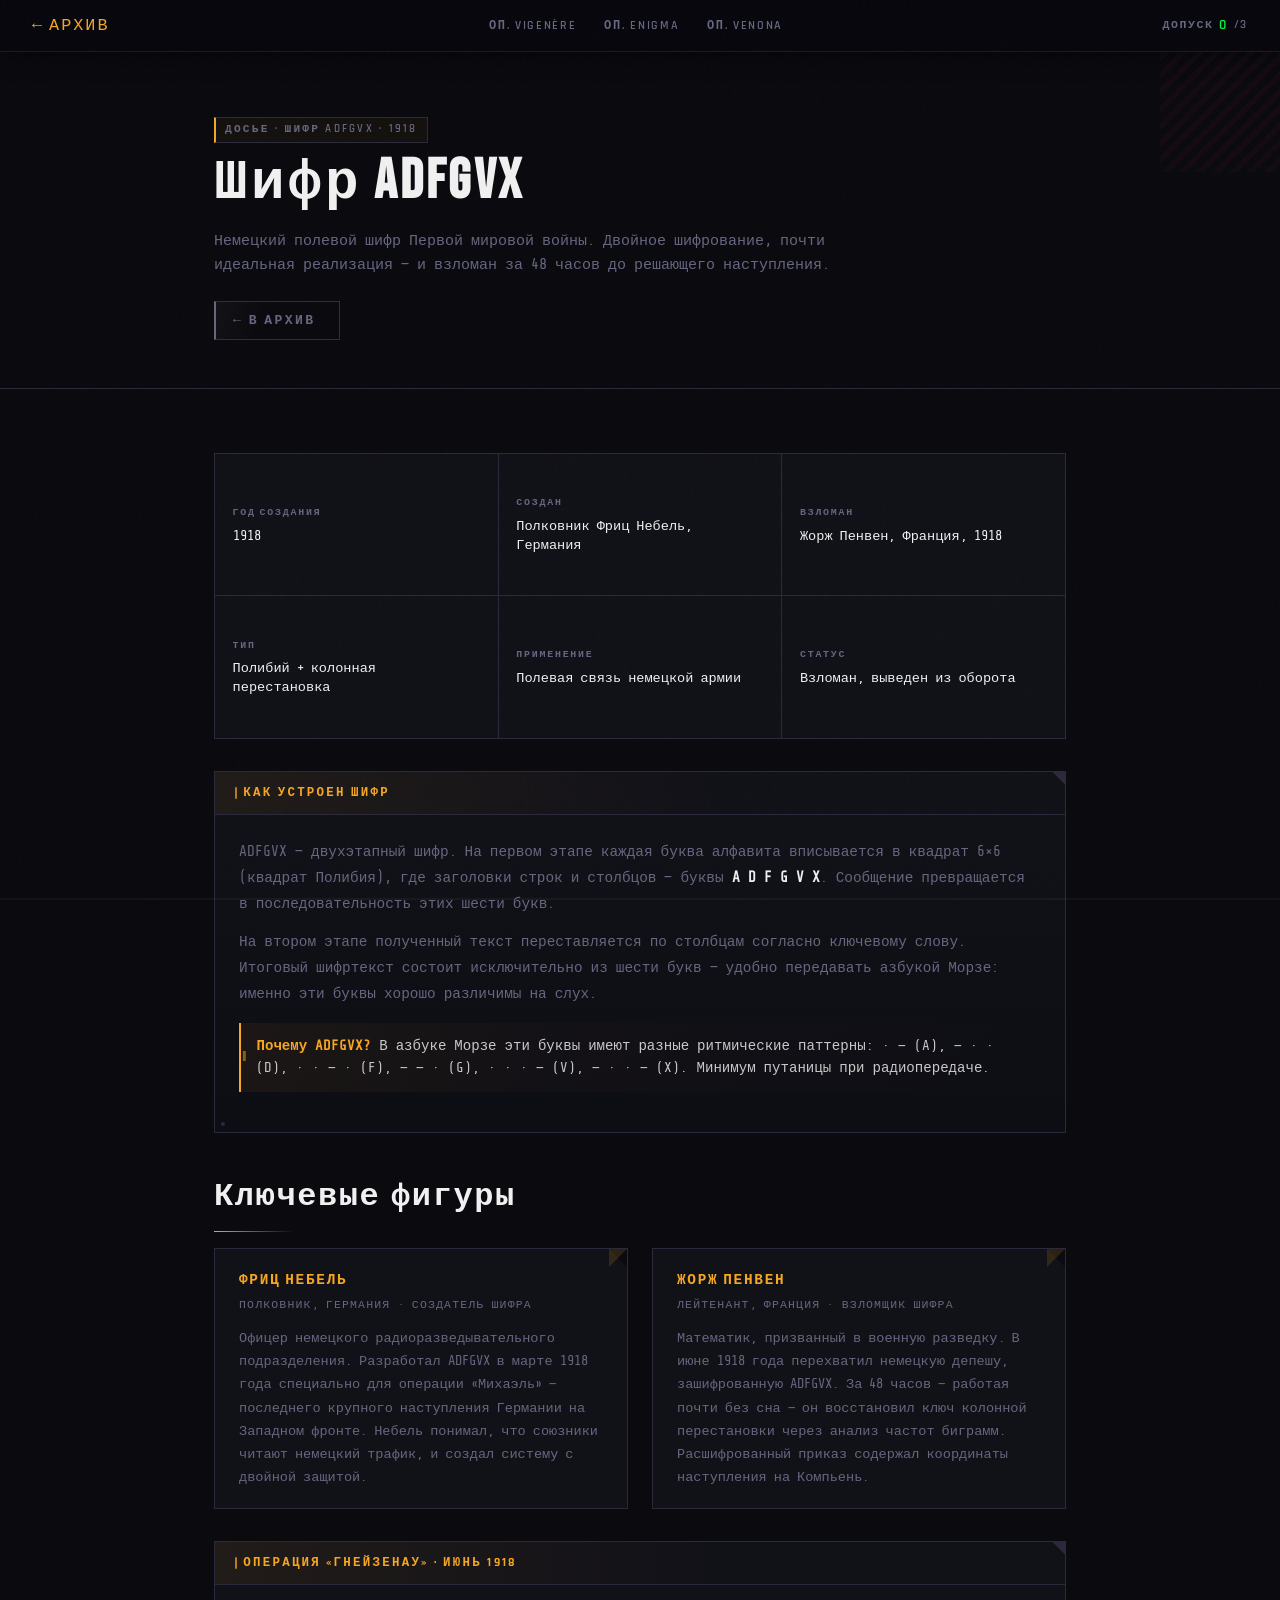
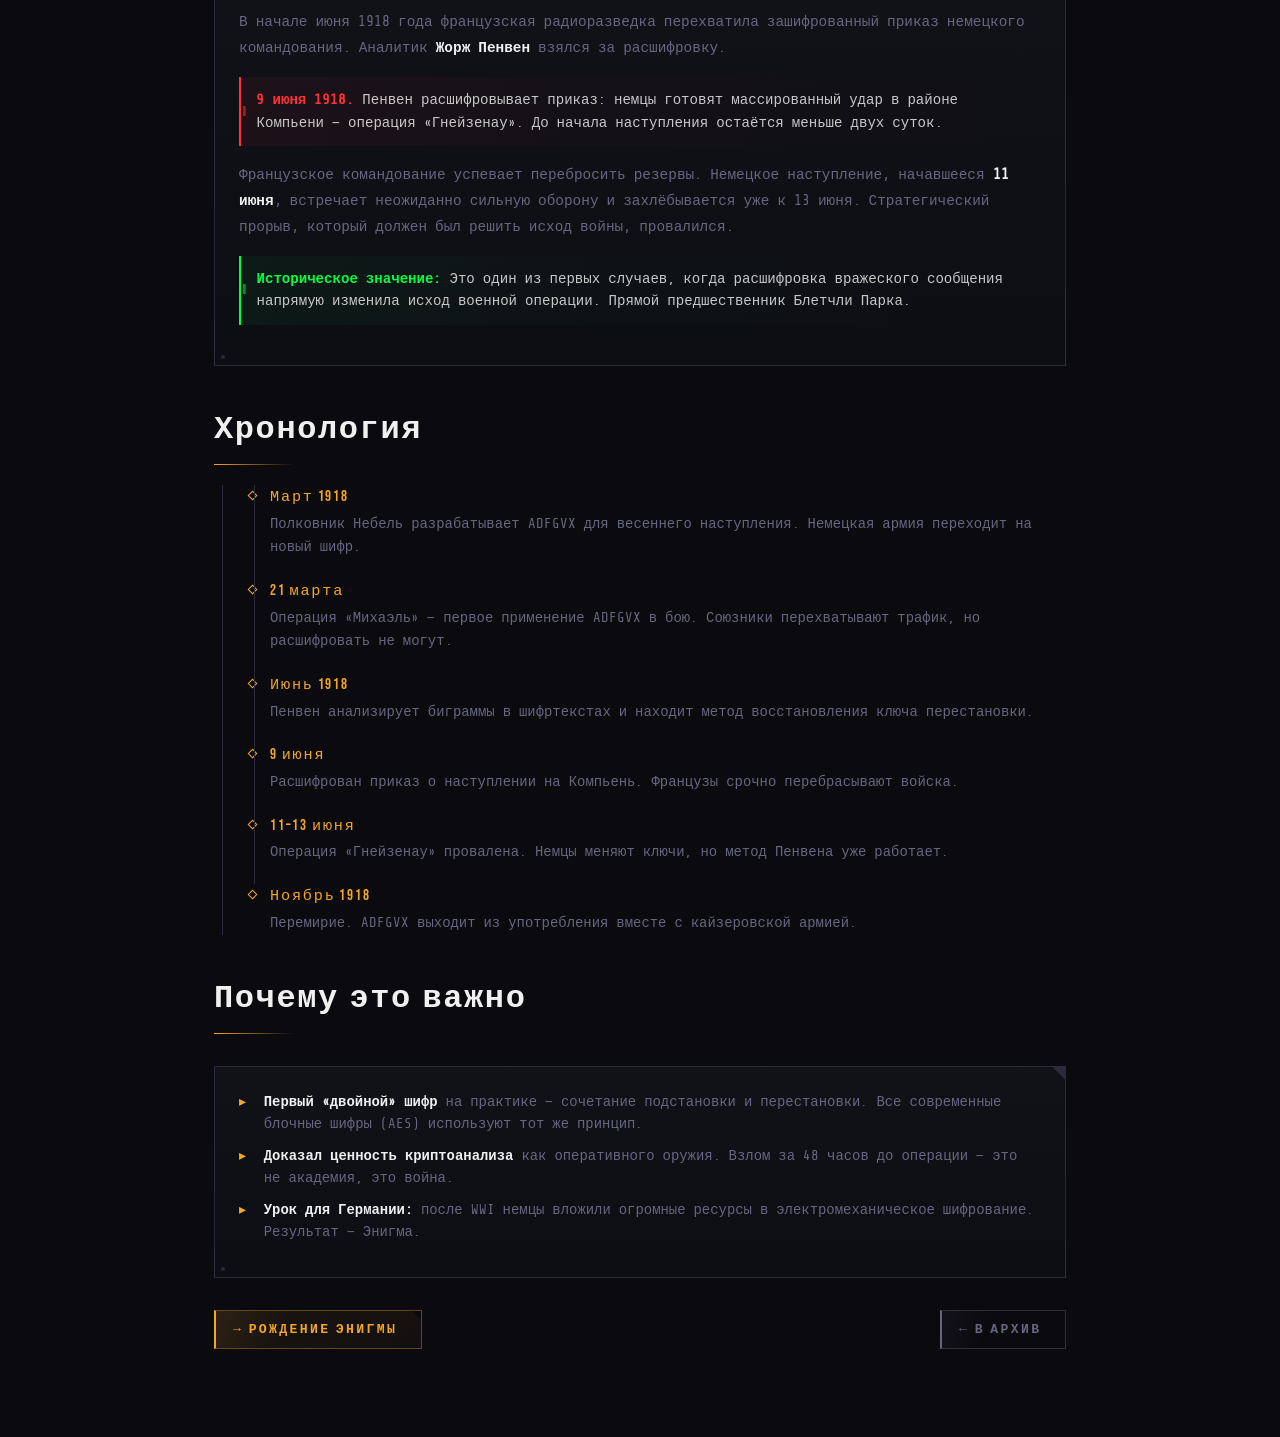
==== commit 3667ec03: "Fix cipher name consistency and step-scroll bug - Standardize all cipher names to English across nav" ====
--- a/cipher.html
+++ b/cipher.html
@@ -14,9 +14,9 @@
 <nav class="nav">
   <a href="index.html" class="nav-logo">← АРХИВ</a>
   <ul class="nav-links">
-    <li><a href="vigenere.html">ОП. ВИГЕНЕР</a></li>
-    <li><a href="enigma.html">ОП. ЭНИГМА</a></li>
-    <li><a href="venona.html">ОП. ВЕНОНА</a></li>
+    <li><a href="vigenere.html">ОП. VIGENÈRE</a></li>
+    <li><a href="enigma.html">ОП. ENIGMA</a></li>
+    <li><a href="venona.html">ОП. VENONA</a></li>
   </ul>
   <div class="nav-clearance">ДОПУСК <span class="level" id="clearanceLevel">0</span>/3</div>
   <button class="nav-burger" id="navBurger" aria-label="Меню">
